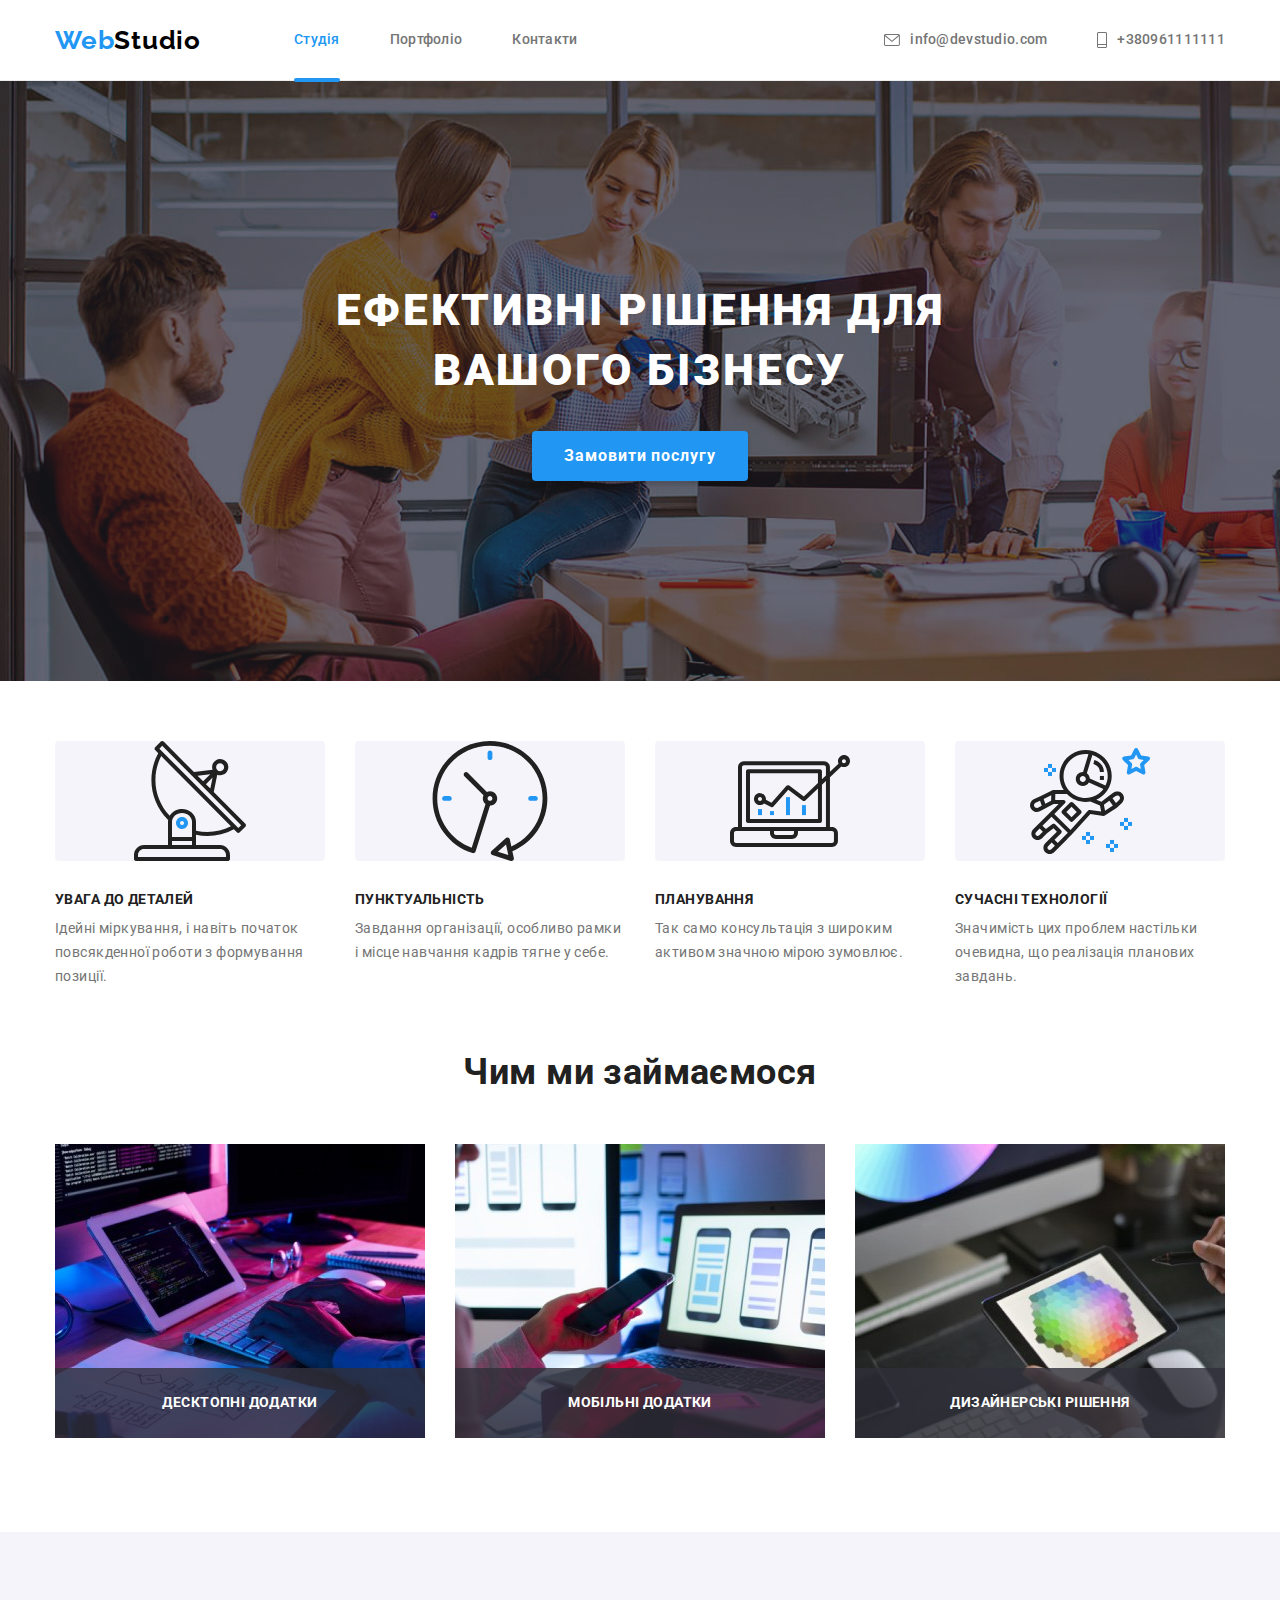
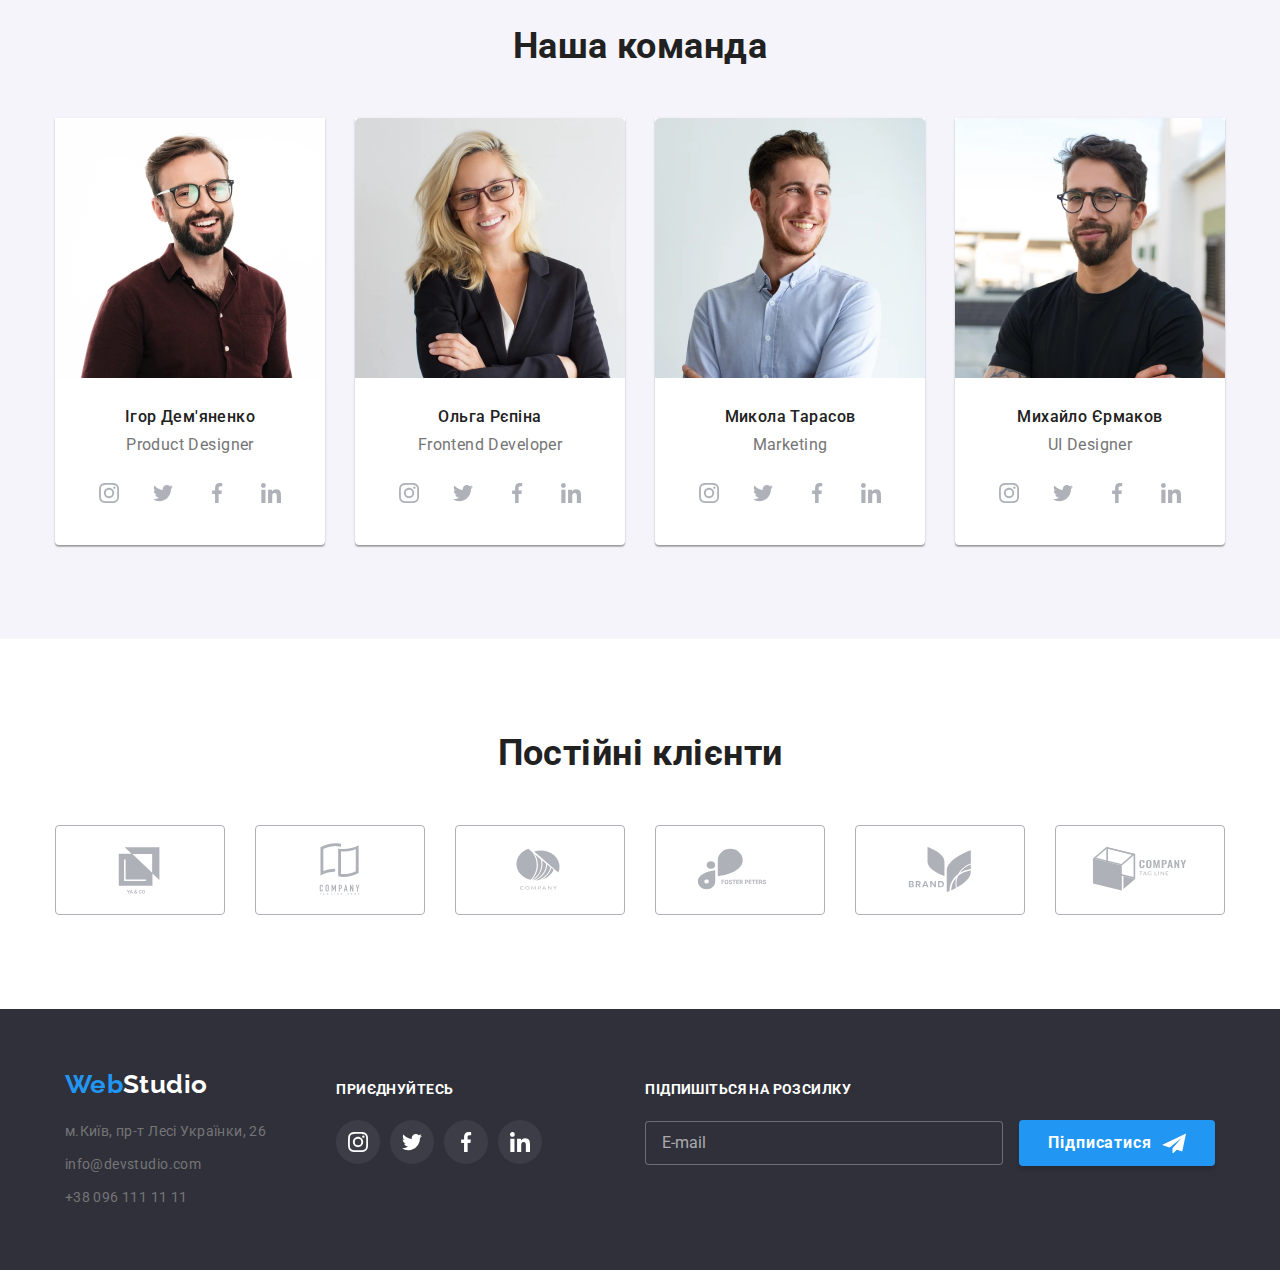
==== index.html @ 53009a97 "Initial commit" ====
<!DOCTYPE html>
<html lang="uk">

<head>
  <meta charset="UTF-8" />
  <meta http-equiv="X-UA-Compatible" content="IE=edge" />
  <meta name="viewport" content="width=device-width, initial-scale=1.0" />
  <title>Головна</title>
  <link rel="preconnect" href="https://fonts.gstatic.com" />
  <link href="https://fonts.googleapis.com/css2?family=Raleway:wght@700&family=Roboto:wght@400;500;700;900&display=swap"
    rel="stylesheet" />
  <link rel="stylesheet"
    href="https://cdnjs.cloudflare.com/ajax/libs/modern-normalize/1.0.0/modern-normalize.min.css" />
    <link rel="stylesheet" href="./css/main.min.css" />
</head>

<body>
  <!-- Header--> 
   <header class="header">
    <div class="container">
      <nav class="nav">
        <a class="nav__logo" href="./index.html">
          <span class="nav__span">Web</span>Studio
        </a>
        <ul class="header__list list">
          <li class="header__item">
            <a class="header__link  link current" href="./index.html">Студія</a>
          </li>
          <li class="header__item">
            <a href="./portfolio.html" class="header__link link">Портфоліо</a>
          </li>
          <li class="header__item">
            <a href="#" class="header__link link">Контакти</a>
          </li>
        </ul>
      </nav>
        <ul class="address address__group list">
          <li class="address-contact__item ">
            <a href="mailto:info@devstudio.com" class="address__link link">
              <svg class="address__icon" width="16" height="12">
                <use href="./images/icons/icons.svg#mail"></use>
              </svg>info@devstudio.com</a>
          </li>
          <li class="address-contact__item"><a href="tel:+380961111111" class="address__link link">
              <svg class="address__icon" width="10" height="16">
                <use href="./images/icons/icons.svg#phone"></use>
              </svg>+380961111111</a>
          </li>
        </ul>
      <!--MOBILE MENU-->
      <button class="menu-open" data-menu-open>
        <svg class="menu-burger" width="24" height="16">
          <use href="./images/icons/icons.svg#icon-menu"></use>
        </svg>
      </button>
    </div>
    <div class="mob-menu flex is-hidden" data-menu>
      <div>
        <button class="menu-close" data-menu-close>
          <svg class="menu-close" width="40" height="40">
            <use href="./images/icons/icons.svg#icon-close"></use>
          </svg>
        </button>
        <ul class="mob-menu-list list">
          <li class="mob-menu-list__item">
            <a class="mob-menu-list__link link mob-menu-list__link--current" href="./index.html">Студія</a>
          </li>
          <li class="mob-menu-list__item">
            <a class="mob-menu-list__link link" href="./portfolio.html">Портфоліо</a>
          </li>
          <li class="mob-menu-list__item">
            <a class="mob-menu-list__link link" href="">Контакти</a>
          </li>
        </ul>
      </div>
      <div class="mob-menu-list__down">
        <a class="mob-menu-list__tell link" href="tel:+380961111111">
          +38 096 111 11 11</a>
        <a class="mob-menu-list__mail link" href="mailto:info@devstudio.com">info@devstudio.com</a>
        <ul class="mob-menu-list__social list">
          <li class="mob-menu-list__social-item">Instagram</li>
          <li class="mob-menu-list__social-item">Twitter</li>
          <li class="mob-menu-list__social-item">Facebook</li>
          <li class="mob-menu-list__social-item">LinkedIn</li>
        </ul>
      </div>
    </div>
  </header> 
  <!--Content-->
  <main>
     <section class="caption section ">
      <div class="container">
        <h1 class="caption__slogan">Ефективні рішення для вашого бізнесу</h1>
        <button type="button" class="caption__button" data-modal-open>Замовити послугу</button>
      </div>
    </section> 
    <!--Modal window-->
     <div class="backdrop is-hidden" data-modal>
      <div class="modal">
        <button class="modal__btn" data-modal-close>
          <svg class="modal__close" width="18" height="18">
            <use href="./images/icons/icons.svg#icone-close"></use>
          </svg></button>
        <form class="form-modal" name="form-modal">
          <strong class="form-modal__title">Залиште свої дані, ми вам передзвонимо</strong>
      
          <div class="form-field">
            <label class="form-modal__label">
              <input class="form-modal__input" type="Name" name="Name" minlength="3" placeholder=" " required/>
              <span class="form-modal__text">Ім'я</span>
              <svg class="form-modal__icon" width="18" height="18">
                <use href="./images/icons/icons.svg#person-black"></use>
              </svg>
              <svg class="form-modal__notification" width="18" height="18">
                <use class="form-modal__warning" href="./images/sprite.svg#icon-warning"></use>
                <use class="form-modal__success" href="./images/sprite.svg#icon-success"></use>
              </svg>
            </label>
            </div>
       <div class="form-field">
            <label class="form-modal__label">
              <input class="form-modal__input" type="Phone" name="Phone" minlength="12" maxlength="12" placeholder=" " required/>
              <span class="form-modal__text">Телефон</span>
              <svg class="form-modal__icon" width="18" height="18">
                <use href="./images/icons/icons.svg#phone-black"></use>
              </svg>
              <svg class="form-modal__notification" width="18" height="18">
                <use class="form-modal__warning" href="./images/sprite.svg#icon-warning"></use>
                <use class="form-modal__success" href="./images/sprite.svg#icon-success"></use>
              </svg>
            </label>
</div>
                <div class="form-field">
            <label class="form-modal__label">
              <input class="form-modal__input" type="E-mail" name="E-mail" placeholder=" " required/>
              <span class="form-modal__text">Пошта</span>
              <svg class="form-modal__icon" width="18" height="18">
                <use href="./images/icons/icons.svg#email-black"></use>
              </svg>
              <svg class="form-modal__notification" width="18" height="18">
                <use class="form-modal__warning" href="./images/sprite.svg#icon-warning"></use>
                <use class="form-modal__success" href="./images/sprite.svg#icon-success"></use>
              </svg>
            </label>
</div>
<div class="form-field">
            <label class="form-modal__textarea">
              <span class="form-modal__heading">Коментар</span>
              <textarea class="form-modal__message" name="Comment" rows="5" placeholder="Введіть текст"></textarea>
            </label>
          </div>
  <div class="form-field-chek">
          <label class="form-modal__agreement">
            <input class="form-modal__checkbox visually-hidden" type="checkbox" name="checkbox" required/>
            <svg class="form-modal__icons" width="18" height="18">
              <use class="form-modal__checked" href="./images/icons/icons.svg#icon-checked"></use>
              <use class="form-modal__unchecked" href="./images/icons/icons.svg#unchecked"></use>
            </svg>
            <span class="form-modal__desc">
              Погоджуюся з розсилкою та приймаю
              <a class="form-modal__link" href="" target="_blank">Умови договору</a>
            </span>
          </label>
          </div>
          <button class="form-modal__btn caption__button" type="submit">Відправити</button>
        </form>
      </div>
    </div> 
      <!--Benefits-->
     <section class="benefits section">
      <div class="container">
        <h2 class="visually-hidden">Наші особливості</h2>
        <ul class="benefits__list">
          <li class="benefits__item">
            <div class="benefits__inner">
              <svg class="benefits__icon" width="70" height="70">
                <use href="./images/icons/icons.svg#antenna"></use>
              </svg>
            </div>
            <h3 class="benefits__subtitle">Увага до деталей</h3>
            <p class="benefits__text">Ідейні міркування, і навіть початок повсякденної роботи з формування позиції.</p>
          </li>
          <li class="benefits__item">
            <div class="benefits__inner">
              <svg class="benefits__icon" width="70" height="70">
                <use href="./images/icons/icons.svg#watch"></use>
              </svg>
            </div>
            <h3 class="benefits__subtitle">Пунктуальність</h3>
            <p class="benefits__text">Завдання організації, особливо рамки і місце навчання кадрів тягне у себе.</p>
          </li>
          <li class="benefits__item">
            <div class="benefits__inner">
              <svg class="benefits__icon" width="70" height="70">
                <use href="./images/icons/icons.svg#chart"></use>
              </svg>
            </div>
            <h3 class="benefits__subtitle">Планування</h3>
            <p class="benefits__text">Так само консультація з широким активом значною мірою зумовлює.</p>
          </li>
          <li class="benefits__item">
            <div class="benefits__inner">
              <svg class="benefits__icon" width="70" height="70">
                <use href="./images/icons/icons.svg#astronaut"></use>
              </svg>
            </div>
            <h3 class="benefits__subtitle">Сучасні технології</h3>
            <p class="benefits__text">Значимість цих проблем настільки очевидна, що реалізація планових завдань.</p>
          </li>
        </ul>
      </div>
    </section> 
    <!--Details-->
     <section class="details section">
      <div class="container">
        <h2 class="details__tagline">Чим ми займаємося</h2>
        <ul class="details__list">
          <li>
            <img
            srcset="./images/works/img-3_works@1x.jpg 1x, ./images/works/img-3_works@2x.jpg 2x"
            src="./images/works/img-3_works@1x.jpg"
            alt="десктопні додатки"
            width="370"
            height="294"
            />
              <p class="details__text">Десктопні додатки</p>
          </li>
          <li>
            <img 
            srcset="./images/works/img-2_works@1x.jpg 1x, ./images/works/img-2_works@2x.jpg 2x"
              src="./images/works/img-2_works@1x.jpg" 
              alt="мобільні додатки" 
              width="370" 
              height="294" />
              <p class="details__text">Мобільні додатки</p>
            </li>
          <li>
            <img 
            srcset="./images/works/img-1_works@1x.jpg 1x, ./images/works/img-1_works@2x.jpg 2x"
              src="./images/works/img-1_works@1x.jpg" 
              alt="дизайнерські рішення" 
              width="370" 
              height="294" />
            <p class="details__text">Дизайнерські рішення</p>
          </li>
        </ul>
      </div>
    </section> 
    <!--Employee-->
      <section class="employee section">
      <div class="container">
        <h2 class="details__tagline">Наша команда</h2>
        <ul class="employee__list">
          <li class="employee__box">
           <picture>
           
              <source media="(min-width: 1200px)" srcset="./images/team/img-4_desk-@1x.webp 1x, ./images/team/img-4_desk-@2x.webp 2x"
                type="image/webp" />
              <source media="(min-width: 1200px)" srcset="./images/team/img-4_desk-@1x.jpg 1x, ./images/team/img-4_desk-@2x.jpg 2x"
                type="image/jpg" />
          <source media="(min-width: 768px)" srcset="./images/team/img-4_tab-@1x.webp 1x, ./images/team/img-4_tab-@2x.webp 2x"
            type="image/webp" />
            <source
            media="(min-width: 768px)"
            srcset="./images/team/img-4_tab-@1x.jpg 1x, ./images/team/img-4_tab-@2x.jpg 2x"
            type="image/jpg"
            />
           
            <source media="(max-width: 767px)" srcset="./images/team/img-4_sm-@1x.webp 1x, ./images/team/img-4_sm-@2x.webp 2x"
              type="image/webp" />
            <source media="(max-width: 767px)" srcset="./images/team/img-4_sm-@1x.jpg 1x, ./images/team/img-4_sm-@2x.jpg 2x"
              type="image/jpg" />
             <img class="employee__img" 
             src=" ./images/team/img-1_sm-@1x.jpg" 
             alt="фото першого працівника"
             />                   
            </picture>
            <div class="employee__content">
              <h3 class="employee__name">Ігор Дем'яненко</h3>
              <p class="employee__desc">Product Designer</p>
              <ul class="social-list list">
                <li class="social-list__item">
                  <a class="social-list__link" href="https://instagram.com" target="_blank" rel="noopener noreferrer"
                    aria-label="Instagram">
                    <svg class="social-list__icon" width="20" height="20">
                      <use href="./images/icons/icons.svg#instagram"></use>
                    </svg></a>
                </li>
                <li class="social-list__item">
                  <a class="social-list__link" href="https://twitter.com" target="_blank" rel="noopener noreferrer"
                    aria-label="Twitter">
                    <svg class="social-list__icon" width="20" height="20">
                      <use href="./images/icons/icons.svg#twitter"></use>
                    </svg>
                  </a>
                </li>
                <li class="social-list__item"><a class="social-list__link" href="https://facebook.com" target="_blank"
                    rel="noopener noreferrer" aria-label="Facebook">
                    <svg class="social-list__icon" width="20" height="20">
                      <use href="./images/icons/icons.svg#facebook"></use>
                    </svg>
                  </a></li>
                <li class="social-list__item"><a class="social-list__link" href="https://linkedin.com" target="_blank"
                    rel="noopener noreferrer" aria-label="LinkedIn">
                    <svg class="social-list__icon" width="20" height="20">
                      <use href="./images/icons/icons.svg#linkedin"></use>
                    </svg>
                  </a>
                </li>
              </ul>
            </div>
          </li>
          <li class="employee__box">
            <picture>
            <source 
            media="(min-width: 1200px)" 
            srcset="./images/team/img-3_desk-@1x.webp 1x, ./images/team/img-3_desk-@2x.webp 2x"
            type="image/webp"
            />
            <source 
            media="(min-width: 1200px)" 
            srcset="./images/team/img-3_desk-@1x.jpg 1x, ./images/team/img-3_desk-@2x.jpg 2x"
            type="image/jpg"
            />
            <source media="(min-width: 1200px)" 
            srcset="./images/team/img-3_tab-@1x.webp 1x, ./images/team/img-3_tab-@2x.webp 2x"
            type="image/webp" 
            />
            <source media="(min-width: 768px)" 
            srcset="./images/team/img-3_tab-@1x.jpg 1x, ./images/team/img-3_tab-@2x.jpg 2x"
            type="image/jpg"
            />
            <source 
            media="(max-width: 767px)" 
            srcset="./images/team/img-3_sm-@1x.webp 1x, ./images/team/img-3_sm-@2x.webp 2x"
            type="image/webp"
            />
            <source 
            media="(max-width: 767px)"
            srcset="./images/team/img-3_sm-@1x.jpg 1x, ./images/team/img-3_sm-@2x.jpg 2x"
            type="image/jpg"
            />
            <img class="employee__img" 
            src=" ./images/team/img-3_sm-@1x.jpg" alt="фото другого працівника"
            />
            </picture>
            <div class="employee__content">
              <h3 class="employee__name">Ольга Рєпіна</h3>
              <p class="employee__desc">Frontend Developer</p>
              <ul class="social-list list">
                <li class="social-list__item"><a class="social-list__link" href="https://instagram.com" target="_blank"
                    rel="noopener noreferrer" aria-label="Instagram">
                    <svg class="social-list__icon" width="20" height="20">
                      <use href="./images/icons/icons.svg#instagram"></use>
                    </svg></a></li>
                <li class="social-list__item"><a class="social-list__link" href="https://twitter.com" target="_blank"
                    rel="noopener noreferrer" aria-label="Twitter">
                    <svg class="social-list__icon" width="20" height="20">
                      <use href="./images/icons/icons.svg#twitter"></use>
                    </svg>
                  </a></li>
                <li class="social-list__item"><a class="social-list__link" href="https://facebook.com" target="_blank"
                    rel="noopener noreferrer" aria-label="Facebook">
                    <svg class="social-list__icon" width="20" height="20">
                      <use href="./images/icons/icons.svg#facebook"></use>
                    </svg>
                  </a></li>
                <li class="social-list__item"><a class="social-list__link" href="https://linkedin.com" target="_blank"
                    rel="noopener noreferrer" aria-label="LinkedIn">
                    <svg class="social-list__icon" width="20" height="20">
                      <use href="./images/icons/icons.svg#linkedin"></use>
                    </svg>
                  </a>
                </li>
              </ul>
            </div>
          </li>
          <li class="employee__box">
            <picture>
            <source 
            media="(min-width: 1200px)" 
            srcset="./images/team/img-2_desk-@1x.webp 1x, ./images/team/img-2_desk-@2x.webp 2x"
            type="image/webp" 
            />
            <source 
            media="(min-width: 1200px)" 
            srcset="./images/team/img-2_desk-@1x.jpg 1x, ./images/team/img-2_desk-@2x.jpg 2x" 
            type="image/jpg"
            />
            <source 
            media="(min-width: 768px)" 
            srcset="./images/team/img-2_tab-@1x.webp 1x, ./images/team/img-2_tab-@2x.webp 2x" 
            type="image/webp"
            />
            <source 
            media="(min-width: 768px)" 
            srcset="./images/team/img-2_tab-@1x.jpg 1x, ./images/team/img-2_tab-@2x.jpg 2x" 
            type="image/jpg"
            />
            <source media="(max-width: 767px)" 
            srcset="./images/team/img-2_sm-@1x.webp 1x, ./images/team/img-2_sm-@2x.webp 2x"
            type="image/webp"
            />
            <source 
            media="(max-width: 767px)" 
            srcset="./images/team/img-2_sm-@1x.jpg 1x, ./images/team/img-2_sm-@2x.jpg 2x" 
             type="image/jpg" 
            />
            <img class="employee__img" 
            src=" ./images/team/img-2_sm-@1x.jpg" 
            alt="фото третього працівника" 
            />
            </picture>
            <div class="employee__content">
              <h3 class="employee__name">Микола Тарасов</h3>
              <p class="employee__desc">Marketing</p>
              <ul class="social-list list">
                <li class="social-list__item"><a class="social-list__link" href="https://instagram.com" target="_blank"
                    rel="noopener noreferrer" aria-label="Instagram">
                    <svg class="social-list__icon" width="20" height="20">
                      <use href="./images/icons/icons.svg#instagram"></use>
                    </svg></a></li>
                <li class="social-list__item"><a class="social-list__link" href="https://twitter.com" target="_blank"
                    rel="noopener noreferrer" aria-label="Twitter">
                    <svg class="social-list__icon" width="20" height="20">
                      <use href="./images/icons/icons.svg#twitter"></use>
                    </svg>
                  </a></li>
                <li class="social-list__item"><a class="social-list__link" href="https://facebook.com" target="_blank"
                    rel="noopener noreferrer" aria-label="Facebook">
                    <svg class="social-list__icon" width="20" height="20">
                      <use href="./images/icons/icons.svg#facebook"></use>
                    </svg>
                  </a></li>
                <li class="social-list_item"><a class="social-list__link" href="https://linkedin.com" target="_blank"
                    rel="noopener noreferrer" aria-label="LinkedIn">
                    <svg class="social-list__icon" width="20" height="20">
                      <use href="./images/icons/icons.svg#linkedin"></use>
                    </svg>
                  </a>
                </li>
              </ul>
            </div>
          </li>
          <li class="employee__box">
            <picture>
            <source 
            media="(min-width: 1200px)" 
            srcset="./images/team/img-1_desk-@1x.webp 1x, ./images/team/img-1_desk-@2x.webp 2x"
            type="image/webp"
            />
            <source 
            media="(min-width: 1200px)" 
            srcset="./images/team/img-1_desk-@1x.jpg 1x, ./images/team/img-1_desk-@2x.jpg 2x" 
            type="image/jpg"
            />
            <source media="(min-width: 768px)" 
            srcset="./images/team/img-1_tab-@1x.webp 1x, ./images/team/img-1_tab-@2x.webp 2x"
            type="image/webp"
            />
            <source 
            media="(min-width: 768px)" 
            srcset="./images/team/img-1_tab-@1x.jpg 1x, ./images/team/img-1_tab-@2x.jpg 2x" 
            type="image/jpg"
            />
            <source 
            media="(max-width: 767px)" 
            srcset="./images/team/img-1_sm-@1x.webp 1x, ./images/team/img-1_sm-@2x.webp 2x"
            type="image/webp"
            />
            <source 
            media="(max-width: 767px)" 
            srcset="./images/team/img-1_sm-@1x.jpg 1x, ./images/team/img-1_sm-@2x.jpg 2x" 
            type="image/jpg"
            />
            <img class="employee__img" 
            src=" ./images/team/img-1_sm-@1x.jpg" alt="фото четвертого працівника" />
            </picture>
            <div class="employee__content">
              <h3 class="employee__name">Михайло Єрмаков</h3>
              <p class="employee__desc">UI Designer</p>
              <ul class="social-list list">
                <li class="social-list__item"><a class="social-list__link" href="https://instagram.com" target="_blank"
                    rel="noopener noreferrer" aria-label="Instagram">
                    <svg class="social-list__icon" width="20" height="20">
                      <use href="./images/icons/icons.svg#instagram"></use>
                    </svg>
                  </a>
                </li>
                <li class="social-list__item"><a class="social-list__link" href="https://twitter.com" target="_blank"
                    rel="noopener noreferrer" aria-label="Twitter">
                    <svg class="social-list__icon" width="20" height="20">
                      <use href="./images/icons/icons.svg#twitter"></use>
                    </svg>
                  </a></li>
                <li class="social-list__item"><a class="social-list__link" href="https://facebook.com" target="_blank"
                    rel="noopener noreferrer" aria-label="Facebook">
                    <svg class="social-list__icon" width="20" height="20">
                      <use href="./images/icons/icons.svg#facebook"></use>
                    </svg>
                  </a></li>
                <li class="social-list__item"><a class="social-list__link" href="https://linkedin.com" target="_blank"
                    rel="noopener noreferrer" aria-label="LinkedIn">
                    <svg class="social-list__icon" width="20" height="20">
                      <use href="./images/icons/icons.svg#linkedin"></use>
                    </svg>
                  </a>
                </li>
              </ul>
            </div>
          </li>
        </ul>
      </div>
    </section> 
    <!--Clients-->
   <section class="clients section">
      <div class="container">
        <h2 class="details__tagline">Постійні клієнти</h2>
        <ul class="clients__list">
          <li class="clients__item"><a class="clients__link" href="#">
              <svg class="clients__icon" width="106" height="60">
                <use href="./images/icons/icons.svg#ya-co"></use>
              </svg>
            </a></li>
          <li class="clients__item"><a class="clients__link" href="">
              <svg class="clients__icon" width="106" height="60">
                <use href="./images/icons/icons.svg#company"></use>
              </svg>
            </a></li>
          <li class="clients__item"><a class="clients__link" href="">
              <svg class="clients__icon" width="106" height="60">
                <use href="./images/icons/icons.svg#company3"></use>
              </svg>
            </a></li>
          <li class="clients__item"><a class="clients__link" href="">
              <svg class="clients__icon" width="106" height="60">
                <use href="./images/icons/icons.svg#foster"></use>
              </svg>
            </a></li>
          <li class="clients__item"><a class="clients__link" href="">
              <svg class="clients__icon" width="106" height="60">
                <use href="./images/icons/icons.svg#brand"></use>
              </svg>
            </a>
          </li>
          <li class="clients__item"><a class="clients__link" href="">
              <svg class="clients__icon" width="106" height="60">
                <use href="./images/icons/icons.svg#tagline"></use>
              </svg>
            </a>
          </li>
        </ul>
      </div>
    </section>  
  </main>
  <!-- footer-->
   <footer class="footer">
    <div class="container">
      <div class="footer__flex">
  
        <div class="footer__contacts-flex">
          <a class="footer__logo logo link" href="./index.html">Web<span class="footer__logo--white">Studio</span>
          </a>
          <address class="footer-contact">
            <ul class="footer-contact__list list">
              <li class="footer-contact__item">
                <a class="footer-contact__link footer-contact__address link" href="https://goo.gl/maps/CdvJLRiEL6Q8Smko8"
                  target="_blank" rel="noreferrer noopener">м.Київ, пр-т Лесі Українки, 26</a>
              </li>
              <li class="footer-contact__item">
                <a class="footer-contact__link link" href="mailto:info@devstudio.com">info@devstudio.com</a>
              </li>
              <li class="footer-contact__item">
                <a class="footer-contact__link link" href="tel:+380961111111">+38 096 111 11 11</a>
              </li>
            </ul>
          </address>
        </div>
        <div class="social-section">
          <p class="social-section__text">Приєднуйтесь</p>
          <ul class="footer-list list">
            <li class="footer-list__item">
              <a class="footer-list__link" href="">
                <svg class="footer-list__icon" width="20" height="20">
                  <use href="./images/icons/icons.svg#instagram"></use>
                </svg>
              </a>
            </li>
  
            <li class="footer-list__item">
              <a class="footer-list__link" href="">
                <svg class="footer-list__icon" width="20" height="20">
                  <use href="./images/icons/icons.svg#twitter"></use>
                </svg>
              </a>
            </li>
  
            <li class="footer-list__item">
              <a class="footer-list__link" href="">
                <svg class="footer-list__icon" width="20" height="20">
                  <use href="./images/icons/icons.svg#facebook"></use>
                </svg>
              </a>
            </li>
  
            <li class="footer-list__item">
              <a class="footer-list__link" href="">
                <svg class="footer-list__icon" width="20" height="20">
                  <use href="./images/icons/icons.svg#linkedin"></use>
                </svg>
              </a>
            </li>
          </ul>
        </div>
        <div class="footer-submit">
          <p class="footer-submit__text">Підпишіться на розсилку</p>
          <div class="footer-submit__form">
            <label class="footer-submit__label" for="submit-mail"></label>
            <input class="footer-submit__input" type="email" name="submit-mail" id="submit-mail" placeholder="E-mail">
            <button class="footer-submit__btn" type="submit">Підписатися</button>
          </div>
        </div>
      </div>
    </div>
  </footer>
  <script src="./js/modal.js"></script>
  <script src="./js/menu.js"></script> 
</body>

</html>
---- css/main.min.css ----
:root{--main-color-grey: #757575;--secondary-color-black: #212121;--third-color-white: #FFFFFF;--fourth-color-blue: #2196F3;--fifth-color: #EEEEEE;--sixth-color: #000000;--seventh-color: #F5F4FA;--eighth-color: #FFFFFF99;--ninth-color: #2F303A;--tenth-color: #ECECEC;--eleventh-color: #AFB1B8;--list_items_main-gap: 30px;--timing-function: 250ms cubic-bezier(0.4, 0, 0.2, 1)}.visually-hidden{position:absolute;width:1px;height:1px;margin:-1px;border:0;padding:0;white-space:nowrap;-webkit-clip-path:inset(100%);clip-path:inset(100%);clip:rect(0 0 0 0);overflow:hidden}body{font-family:"Roboto",sans-serif;background:var(--third-color-white);color:var(--main-color-grey);font-size:14px;letter-spacing:.03em}.section{padding-top:94px;padding-bottom:94px}button{display:block;cursor:pointer;border:none;border-radius:4px}h1,h2,h3,h4,h5,h6,p{margin:0}li{list-style-type:none}ul,ol{margin:0;padding:0}img{display:block;max-width:100%;height:auto}.link{text-decoration:none}.list{list-style:none}.container{max-width:480px;padding-right:15px;padding-left:15px;margin-left:auto;margin-right:auto}@media screen and (min-width: 768px){.container{max-width:768px}}@media screen and (min-width: 1200px){.container{max-width:1200px}}.benefits{padding-top:60px;padding-bottom:60px}.benefits__subtitle{font-weight:bold;font-size:14px;line-height:1.142;text-align:center;letter-spacing:.03em;text-transform:uppercase;color:#212121;margin-bottom:10px}.benefits__text{font-style:normal;font-weight:normal;font-size:14px;line-height:1.714;letter-spacing:.03em;color:#757575;margin-bottom:30px}.benefits__inner{height:120px;display:-webkit-box;display:-ms-flexbox;display:flex;-webkit-box-align:center;-ms-flex-align:center;align-items:center;-webkit-box-pack:center;-ms-flex-pack:center;justify-content:center;background:#f5f4fa;border-radius:4px;margin-bottom:30px}.benefits__icon{width:70px;height:70px}@media screen and (max-width: 767px){.benefits__item:not(:last-child){margin-bottom:30px}}@media screen and (max-width: 767px){.benefits__subtitle{text-align:center}}@media screen and (min-width: 768px){.benefits__subtitle{text-align:left}}@media screen and (min-width: 768px){.benefits__list{display:-webkit-box;display:-ms-flexbox;display:flex;-ms-flex-wrap:wrap;flex-wrap:wrap;margin:-15px}}@media screen and (min-width: 768px){.benefits__item{height:251px;margin:15px;width:calc((100% - 60px)/2)}}@media screen and (min-width: 768px){.benefits__icon{width:354px;height:120px}}@media screen and (min-width: 1200px){.benefits__item{width:calc((100% - 120px)/4);height:251px;width:270px}}@media screen and (min-width: 1200px){.benefits__icon{width:270px;height:120px}}.header{border-bottom-width:1px;border-bottom-style:solid;border-bottom-color:var(--tenth-color)}@media screen and (max-width: 767px){.header{padding-top:16px;padding-bottom:16px}}.header .container{display:-webkit-box;display:-ms-flexbox;display:flex;-webkit-box-align:center;-ms-flex-align:center;align-items:center;-webkit-box-pack:justify;-ms-flex-pack:justify;justify-content:space-between;padding-left:15px;padding-right:15px}@media screen and (max-width: 767px){.header .container{max-width:767px}}.header__list{display:-webkit-box;display:-ms-flexbox;display:flex}@media screen and (max-width: 767px){.header__list{display:none}}.header__item:not(:last-child){margin-right:50px}.header__link{display:block;padding-top:32px;padding-bottom:32px;font-weight:500;font-size:14px;line-height:1.14;letter-spacing:.02em;color:var(--primary-text-color);position:relative;-webkit-transition:color 250ms cubic-bezier(0.4, 0, 0.2, 1);transition:color 250ms cubic-bezier(0.4, 0, 0.2, 1)}.header__link:focus,.header__link:hover,.address__link:focus,.address__link:hover{color:#2196f3}.header__link:current,.address__link:current{color:#2196f3}.header__link:current::after,.address__link:current::after{position:absolute;display:block;content:"";width:100%;height:4px;border-radius:2px;bottom:-1px;background-color:#2196f3}.current{color:var(--fourth-color-blue)}.current::after{display:block;content:"";position:absolute;bottom:-2px;left:0;width:100%;height:4px;background-color:var(--fourth-color-blue);border-radius:2px;-webkit-transition:opasity 250ms cubic-bezier(0.4, 0, 0.2, 1);transition:opasity 250ms cubic-bezier(0.4, 0, 0.2, 1)}.mob-menu{width:100vw;height:100vh;position:fixed;background-color:#fff;top:0;right:0;padding:15px 10px 48px 40px;z-index:999}.flex{display:-webkit-box;display:-ms-flexbox;display:flex;-webkit-box-orient:vertical;-webkit-box-direction:normal;-ms-flex-direction:column;flex-direction:column;-webkit-box-pack:justify;-ms-flex-pack:justify;justify-content:space-between}.menu-open{display:-webkit-box;display:-ms-flexbox;display:flex;-webkit-box-align:center;-ms-flex-align:center;align-items:center;-webkit-box-pack:center;-ms-flex-pack:center;justify-content:center;width:40px;height:40px;background-color:rgba(0,0,0,0);color:#212121;border:none;margin-left:auto;cursor:pointer}.menu-open:hover,.menu-open:focus{fill:#2196f3}@media screen and (min-width: 768px){.menu-open{display:none}}.menu-close{display:-webkit-box;display:-ms-flexbox;display:flex;-webkit-box-align:center;-ms-flex-align:center;align-items:center;-webkit-box-pack:center;-ms-flex-pack:center;justify-content:center;background-color:rgba(0,0,0,0);color:#212121;border:none;margin-left:auto;cursor:pointer}.menu-close:hover,.menu-close:focus{fill:#2196f3}.mob-menu-list__item:not(:last-child){margin-bottom:32px}.mob-menu-list__link{font-family:Roboto;font-weight:500;font-size:40px;line-height:1.18;letter-spacing:.02em;color:#212121}.mob-menu-list__link:focus,.mob-menu-list__link:hover{color:#2196f3}.mob-menu-list__link--current{color:#2196f3}.mob-menu-list__tell{display:block;margin-bottom:32px;font-family:Roboto;font-style:normal;font-weight:500;font-size:34px;line-height:1.18;letter-spacing:.02em;color:#2196f3}.mob-menu-list__mail{display:block;font-family:Roboto;font-style:normal;font-weight:500;font-size:24px;line-height:1.17;letter-spacing:.02em;color:#757575;margin-bottom:64px}.mob-menu-list__social{display:-webkit-box;display:-ms-flexbox;display:flex;-webkit-box-orient:horizontal;-webkit-box-direction:normal;-ms-flex-direction:row;flex-direction:row;-webkit-column-gap:20px;-moz-column-gap:20px;column-gap:20px}.mob-menu-list__social-item{position:relative;font-weight:500;font-size:18px;line-height:1.22;letter-spacing:.02em;color:#2196f3}.mob-menu-list__social-item:not(:first-child)::before{content:"";display:block;position:absolute;top:0;left:-10px;width:1px;height:22px;background-color:rgba(33,33,33,.2)}.mob-menu.is-hidden{opacity:0;visibility:hidden;pointer-events:none}.nav{display:-webkit-box;display:-ms-flexbox;display:flex;-webkit-box-align:center;-ms-flex-align:center;align-items:center}.nav__logo{font-family:"Raleway";font-weight:700;font-size:26px;line-height:1.19;letter-spacing:.03em;text-decoration:none;color:var(--sixth-color);margin-right:93px}.nav__span{color:var(--fourth-color-blue)}.address{display:-webkit-box;display:-ms-flexbox;display:flex}@media screen and (max-width: 767px){.address{display:none}}@media screen and (min-width: 768px)and (max-width: 1199px){.address{-webkit-box-orient:vertical;-webkit-box-direction:normal;-ms-flex-direction:column;flex-direction:column;-ms-flex-line-pack:center;align-content:center}}.address__group{margin-left:auto}.address-contact__item+.address-contact__item{margin-left:50px}@media screen and (min-width: 768px)and (max-width: 1199px){.address-contact__item+.address-contact__item{margin-left:0px}}.address__icon{fill:currentColor;margin-right:10px}.address__link{display:-webkit-inline-box;display:-ms-inline-flexbox;display:inline-flex;padding:32px 0px 32px;color:var(--main-color-grey);-webkit-box-align:center;-ms-flex-align:center;align-items:center;font-style:normal;text-decoration:none;font-weight:500;font-size:14px;line-height:1.14;letter-spacing:.02em;-webkit-transition:color 250ms cubic-bezier(0.4, 0, 0.2, 1);transition:color 250ms cubic-bezier(0.4, 0, 0.2, 1)}.address__link:hover,.address__link:focus{color:#2196f3}@media screen and (min-width: 768px)and (max-width: 1199px){.address__link{padding:0}}@media screen and (min-width: 768px)and (max-width: 1199px){.address-contact__item:not(:last-child){margin-bottom:10px}}.backdrop{position:fixed;top:0;left:0;z-index:1000;width:100%;height:100%;background-color:rgba(0,0,0,.2);-webkit-transition:opacity var(--timing-function),visibility var(--timing-function);transition:opacity var(--timing-function),visibility var(--timing-function)}.backdrop.is-hidden{opacity:0;pointer-events:none;visibility:hidden}.modal{position:absolute;top:50%;left:50%;-webkit-transform:translate(-50%, -50%);transform:translate(-50%, -50%);width:320px;min-height:581px;background-color:var(--third-color-white);border-radius:4px;-webkit-box-shadow:0px 1px 3px rgba(0,0,0,.12),0px 1px 1px rgba(0,0,0,.14),0px 2px 1px rgba(0,0,0,.2);box-shadow:0px 1px 3px rgba(0,0,0,.12),0px 1px 1px rgba(0,0,0,.14),0px 2px 1px rgba(0,0,0,.2)}@media screen and (min-width: 480px){.modal{width:450px;min-height:609px}}@media screen and (min-width: 1200px){.modal{width:528px;min-height:581px}}.modal__btn{position:absolute;top:8px;right:8px;width:30px;height:30px;display:-webkit-box;display:-ms-flexbox;display:flex;-webkit-box-align:center;-ms-flex-align:center;align-items:center;-webkit-box-pack:center;-ms-flex-pack:center;justify-content:center;padding:0;border:1px solid rgba(0,0,0,.1);border-radius:50%;cursor:pointer;background-color:var(--third-color-white);-webkit-transition:fill var(--timing-function);transition:fill var(--timing-function)}.modal__btn:hover,.modal__btn:focus{fill:var(--fourth-color-blue)}.form-modal__title{display:block;text-align:center;font-weight:700;font-size:20px;color:var(--secondary-color-black);margin-bottom:25px}.form-modal{margin-left:auto;margin-right:auto;padding:40px}@media screen and (min-width: 480px){.form-modal{width:450px}}@media screen and (min-width: 1200px){.form-modal{width:528px}}.form-modal__group{margin-bottom:20px}.form-modal__label{position:relative;display:-webkit-box;display:-ms-flexbox;display:flex;-webkit-box-align:center;-ms-flex-align:center;align-items:center;font-size:11px;line-height:1.14}@media screen and (max-width: 479px){.form-modal__label{font-size:10px;line-height:1.11}}@media screen and (min-width: 1200px){.form-modal__label{font-size:14px;line-height:1.71}}.form-modal__textarea{position:relative;display:block}.form-modal__text{position:absolute;font-weight:400;font-size:12px;line-height:1.16;letter-spacing:.01em;color:var(--main-color-grey);top:50%;left:42px;-webkit-transform:translateY(-50%);transform:translateY(-50%);display:block;-webkit-transition:-webkit-transform var(--timing-function);transition:-webkit-transform var(--timing-function);transition:transform var(--timing-function);transition:transform var(--timing-function), -webkit-transform var(--timing-function)}.form-modal__input:not(:-moz-placeholder-shown)+.form-modal__text{transform:translate(-42px, -250%) scale(0.8)}.form-modal__input:not(:-ms-input-placeholder)+.form-modal__text{transform:translate(-42px, -250%) scale(0.8)}.form-modal__input:focus+.form-modal__text,.form-modal__input:not(:placeholder-shown)+.form-modal__text{-webkit-transform:translate(-42px, -250%) scale(0.8);transform:translate(-42px, -250%) scale(0.8)}.form-modal__input{width:100%;height:40px;padding-left:40px;padding-right:40px;border:1px solid rgba(33,33,33,.2);border-radius:4px;outline:rgba(0,0,0,0);-webkit-transition:border-color var(--timing-function);transition:border-color var(--timing-function)}.form-modal__input:not(:-moz-placeholder-shown){border-color:var(--fourth-color-blue)}.form-modal__input:not(:-ms-input-placeholder){border-color:var(--fourth-color-blue)}.form-modal__input:focus,.form-modal__input:not(:placeholder-shown){border-color:var(--fourth-color-blue)}.form-field{position:relative;display:-webkit-box;display:-ms-flexbox;display:flex;-webkit-box-orient:vertical;-webkit-box-direction:normal;-ms-flex-direction:column;flex-direction:column;margin-bottom:10px}.form-field-chek{padding-left:0px;margin-top:25px;margin-bottom:30px}@media screen and (min-width: 1200px){.form-field-chek{padding-left:14px}}.form-modal__input::-webkit-input-placeholder{opacity:0;-webkit-transition:opacity var(--timing-function);transition:opacity var(--timing-function)}.form-modal__input::-moz-placeholder{opacity:0;-moz-transition:opacity var(--timing-function);transition:opacity var(--timing-function)}.form-modal__input:-ms-input-placeholder{opacity:0;-ms-transition:opacity var(--timing-function);transition:opacity var(--timing-function)}.form-modal__input::-ms-input-placeholder{opacity:0;-ms-transition:opacity var(--timing-function);transition:opacity var(--timing-function)}.form-modal__input::placeholder{opacity:0;-webkit-transition:opacity var(--timing-function);transition:opacity var(--timing-function)}.form-modal__input:focus::-webkit-input-placeholder{opacity:1}.form-modal__input:focus::-moz-placeholder{opacity:1}.form-modal__input:focus:-ms-input-placeholder{opacity:1}.form-modal__input:focus::-ms-input-placeholder{opacity:1}.form-modal__input:focus::placeholder{opacity:1}.form-modal__icon{position:absolute;top:50%;left:10px;-webkit-transform:translateY(-50%);transform:translateY(-50%);-webkit-transition:fill var(--timing-function);transition:fill var(--timing-function)}.form-modal__input:not(:-moz-placeholder-shown)~.form-modal__icon{fill:var(--fourth-color-blue)}.form-modal__input:not(:-ms-input-placeholder)~.form-modal__icon{fill:var(--fourth-color-blue)}.form-modal__input:focus~.form-modal__icon,.form-modal__input:not(:placeholder-shown)~.form-modal__icon{fill:var(--fourth-color-blue)}.form-modal__notification{position:absolute;top:50%;right:10px;-webkit-transform:translateY(-50%);transform:translateY(-50%);display:block}.form-modal__success,.form-modal__warning{opacity:0;-webkit-transition:opacity var(--timing-function);transition:opacity var(--timing-function)}.form-modal__warning{fill:#e42312}.form-modal__success{fill:#00781c}.form-modal__input:not(:-moz-placeholder-shown):focus:invalid~.form-modal__notification .form-modal__warning{opacity:1}.form-modal__input:not(:-ms-input-placeholder):focus:invalid~.form-modal__notification .form-modal__warning{opacity:1}.form-modal__input:not(:placeholder-shown):focus:invalid~.form-modal__notification .form-modal__warning{opacity:1}.form-modal__input:not(:-moz-placeholder-shown):focus:valid~.form-modal__notification .form-modal__success{opacity:1}.form-modal__input:not(:-ms-input-placeholder):focus:valid~.form-modal__notification .form-modal__success{opacity:1}.form-modal__input:not(:placeholder-shown):focus:valid~.form-modal__notification .form-modal__success{opacity:1}.form-modal__heading{display:block;margin-bottom:4px;line-height:1.16;letter-spacing:.01em}.form-modal__message{display:block;width:100%;height:120px;padding:20px;resize:none;outline:rgba(0,0,0,0);border:1px solid rgba(33,33,33,.2);border-radius:4px;-webkit-transition:border-color var(--timing-function);transition:border-color var(--timing-function)}.form-modal__message:focus{border-color:var(--fourth-color-blue)}.form-modal__message::-webkit-input-placeholder{font-size:14px}.form-modal__message::-moz-placeholder{font-size:14px}.form-modal__message:-ms-input-placeholder{font-size:14px}.form-modal__message::-ms-input-placeholder{font-size:14px}.form-modal__message::placeholder{font-size:14px}.form-modal__agreement{display:-webkit-box;display:-ms-flexbox;display:flex;-webkit-box-align:center;-ms-flex-align:center;align-items:center;-webkit-box-pack:center;-ms-flex-pack:center;justify-content:center;gap:10px;margin-bottom:30px}.form-modal__checked{opacity:0;fill:var(--fourth-color-blue);-webkit-transition:opacity var(--timing-function);transition:opacity var(--timing-function)}.form-modal__checkbox:checked+.form-modal__icons .form-modal__checked{opacity:1}.form-modal__unchecked{-webkit-transition:opacity var(--timing-function);transition:opacity var(--timing-function)}.form-modal__checkbox:checked+.form-modal__icons .form-modal__unchecked{opacity:0}.form-modal__checkbox:focus+.form-modal__icons{outline:2px solid #38576b;outline-offset:1px;border-radius:2px}.form-modal__desc{-webkit-user-select:none;-moz-user-select:none;-ms-user-select:none;user-select:none}.form-modal__link{margin-left:3px;color:var(--fourth-color-blue)}@media screen and (max-width: 479px){.form-modal__link{position:absolute;top:18px;left:21px}}.form-modal__btn{display:block;margin:0 auto;padding:10px 52px}.caption{max-width:1600px;height:600px;margin-left:auto;margin-right:auto;background:var(--ninth-color);background-image:-webkit-gradient(linear, left top, right top, from(rgba(47, 48, 58, 0.4)), to(rgba(47, 48, 58, 0.4))),url("../images/fon.jpg");background-image:linear-gradient(to right, rgba(47, 48, 58, 0.4), rgba(47, 48, 58, 0.4)),url("../images/fon.jpg");background-repeat:no-repeat;background-size:cover;padding:200px 0}@media screen and (min-device-pixel-ratio: 2),screen and (-webkit-min-device-pixel-ratio: 2),screen and (min-resolution: 192dpi),screen and (min-resolution: 2dppx){.caption{background-image:-webkit-gradient(linear, left top, right top, from(rgba(47, 48, 58, 0.4)), to(rgba(47, 48, 58, 0.4))),url("../images/fon_mob-@2x.jpg");background-image:linear-gradient(to right, rgba(47, 48, 58, 0.4), rgba(47, 48, 58, 0.4)),url("../images/fon_mob-@2x.jpg")}}@media screen and (min-width: 768px){.caption{background-image:-webkit-gradient(linear, left top, right top, from(rgba(47, 48, 58, 0.4)), to(rgba(47, 48, 58, 0.4))),url("../images/fon-tab.jpg");background-image:linear-gradient(to right, rgba(47, 48, 58, 0.4), rgba(47, 48, 58, 0.4)),url("../images/fon-tab.jpg")}}@media screen and (min-width: 768px)and (min-device-pixel-ratio: 2),screen and (min-width: 768px)and (-webkit-min-device-pixel-ratio: 2),screen and (min-width: 768px)and (min-resolution: 192dpi),screen and (min-width: 768px)and (min-resolution: 2dppx){.caption{background-image:-webkit-gradient(linear, left top, right top, from(rgba(47, 48, 58, 0.4)), to(rgba(47, 48, 58, 0.4))),url("../images/fon-tab_tab-@2x.jpg");background-image:linear-gradient(to right, rgba(47, 48, 58, 0.4), rgba(47, 48, 58, 0.4)),url("../images/fon-tab_tab-@2x.jpg")}}@media screen and (min-width: 1200px){.caption{background-image:-webkit-gradient(linear, left top, right top, from(rgba(47, 48, 58, 0.4)), to(rgba(47, 48, 58, 0.4))),url("../images/fon-desk.jpg");background-image:linear-gradient(to right, rgba(47, 48, 58, 0.4), rgba(47, 48, 58, 0.4)),url("../images/fon-desk.jpg")}}@media screen and (min-width: 1200px)and (min-device-pixel-ratio: 2),screen and (min-width: 1200px)and (-webkit-min-device-pixel-ratio: 2),screen and (min-width: 1200px)and (min-resolution: 192dpi),screen and (min-width: 1200px)and (min-resolution: 2dppx){.caption{background-image:-webkit-gradient(linear, left top, right top, from(rgba(47, 48, 58, 0.4)), to(rgba(47, 48, 58, 0.4))),url("../images/fon-desk_desk-@2x.jpg");background-image:linear-gradient(to right, rgba(47, 48, 58, 0.4), rgba(47, 48, 58, 0.4)),url("../images/fon-desk_desk-@2x.jpg")}}.caption__slogan{padding:0;margin-bottom:30px;margin-left:auto;margin-right:auto;max-width:250px;font-weight:900;font-size:18px;line-height:1.62;text-align:center;letter-spacing:.06em;text-transform:uppercase;color:var(--third-color-white)}@media screen and (min-width: 480px){.caption__slogan{font-size:26px;max-width:360px}}@media screen and (min-width: 1200px){.caption__slogan{font-size:44px;max-width:360px;line-height:1.36;max-width:696px;margin-left:auto;margin-right:auto}}.caption__button{cursor:pointer;font-weight:700;font-size:16px;line-height:1.87;display:block;-webkit-box-align:center;-ms-flex-align:center;align-items:center;text-align:center;letter-spacing:.06em;color:var(--third-color-white);background:var(--fourth-color-blue);-webkit-box-shadow:0px 4px 4px rgba(0,0,0,.15);box-shadow:0px 4px 4px rgba(0,0,0,.15);border-radius:4px;margin:0 auto;border:none;padding:10px 32px}@media screen and (min-width: 480px){.caption__button{padding:10px 32px;font-size:16px;min-width:200px}}.details{padding-top:0;display:none}@media screen and (min-width: 1200px){.details{display:block}}.details__tagline{font-weight:700;font-size:36px;line-height:1.16;text-align:center;color:var(--secondary-color-black);margin-bottom:50px}@media screen and (min-width: 1200px){.details__tagline{margin-bottom:50px;font-size:36px}}.details__list{display:-webkit-box;display:-ms-flexbox;display:flex;position:relative;gap:30px}.details__text{position:absolute;bottom:0;width:370px;height:70px;font-weight:700;line-height:1.14;text-transform:uppercase;background-color:rgba(47,48,58,.8);color:var(--third-color-white);display:-webkit-box;display:-ms-flexbox;display:flex;-webkit-box-pack:center;-ms-flex-pack:center;justify-content:center;-webkit-box-align:center;-ms-flex-align:center;align-items:center}.employee{padding-top:94px 0;background:var(--seventh-color)}.employee__list{display:-webkit-box;display:-ms-flexbox;display:flex;-ms-flex-wrap:wrap;flex-wrap:wrap;gap:30px}.employee__box{background:var(--third-color-white);-webkit-box-shadow:0px 1px 3px rgba(0,0,0,.12),0px 1px 1px rgba(0,0,0,.14),0px 2px 1px rgba(0,0,0,.2);box-shadow:0px 1px 3px rgba(0,0,0,.12),0px 1px 1px rgba(0,0,0,.14),0px 2px 1px rgba(0,0,0,.2);border-radius:0px 0px 4px 4px}@media screen and (max-width: 479px){.employee__box{width:270px}}@media screen and (min-width: 480px){.employee__box{width:450px}}@media screen and (min-width: 768px){.employee__box{width:354px}}@media screen and (min-width: 1200px){.employee__box{width:270px}}.employee__img{border-top-right-radius:5px;border-top-left-radius:5px}.employee__content{padding-top:30px;padding-bottom:30px}.employee__name{font-weight:500;font-size:16px;line-height:1.18;text-align:center;color:var(--secondary-color-black);margin-bottom:10px}.employee__desc{font-size:16px;line-height:1.18;text-align:center;margin-bottom:16px}.social-list{display:-webkit-box;display:-ms-flexbox;display:flex;-webkit-box-pack:center;-ms-flex-pack:center;justify-content:center;gap:10px}.social-list__link{display:-webkit-box;display:-ms-flexbox;display:flex;-webkit-box-align:center;-ms-flex-align:center;align-items:center;-webkit-box-pack:center;-ms-flex-pack:center;justify-content:center;width:44px;height:44px;color:var(--eleventh-color);border-radius:50%;-webkit-transition:color var(--timing-function),background-color var(--timing-function);transition:color var(--timing-function),background-color var(--timing-function)}.social-list__link:hover,.social-list__link:focus{color:var(--third-color-white);background-color:var(--fourth-color-blue)}.social-list__icon{fill:currentColor}.clients__list{display:-webkit-box;display:-ms-flexbox;display:flex;margin:-15px;-ms-flex-wrap:wrap;flex-wrap:wrap}.clients__icon{fill:currentColor}.clients__link{display:-webkit-box;display:-ms-flexbox;display:flex;border:1px solid var(--eleventh-color);color:var(--eleventh-color);border-radius:4px;-webkit-box-align:center;-ms-flex-align:center;align-items:center;-webkit-box-pack:center;-ms-flex-pack:center;justify-content:center;height:90px;-webkit-transition:color var(--timing-function),border-color var(--timing-function);transition:color var(--timing-function),border-color var(--timing-function)}.clients__link:hover,.clients__link:focus{color:var(--fourth-color-blue);border-color:var(--fourth-color-blue)}.clients__item{width:calc((100% - 60px)/2);margin:15px}@media screen and (min-width: 1200px){.clients{padding-top:94px;padding-bottom:94px}}@media screen and (min-width: 768px){.clients__item{width:calc((100% - 90px)/3)}}@media screen and (min-width: 1200px){.clients__item{width:calc((100% - 180px)/6)}}.footer{text-align:center;padding:60px 0px;background-color:#2f303a}.footer__flex{display:block;margin:0;padding:0px;list-style:none}@media(min-width: 768px){.footer__flex{display:-webkit-box;display:-ms-flexbox;display:flex;-webkit-box-pack:center;-ms-flex-pack:center;justify-content:center;-ms-flex-wrap:wrap;flex-wrap:wrap;gap:30px 165px}}@media(min-width: 1200px){.footer__flex{display:-webkit-box;display:-ms-flexbox;display:flex;-webkit-box-pack:center;-ms-flex-pack:center;justify-content:center;text-align:left;gap:70px}}.footer__logo--white{color:#fff}.logo{font-family:Raleway;font-weight:700;font-size:26px;line-height:1.19;-webkit-box-align:center;-ms-flex-align:center;align-items:center;text-align:center;color:#2196f3}.footer-contact{margin-top:20px}.footer-contact__address{color:#fff}.footer-contact__item{margin-top:9px}.footer-contact__link{font-style:normal;font-size:14px;line-height:1.71;color:#757575;-webkit-transition:color 250ms cubic-bezier(0.4, 0, 0.2, 1);transition:color 250ms cubic-bezier(0.4, 0, 0.2, 1)}.footer-contact__link:hover,.footer-contact__link:focus{color:#2196f3}.social-section{display:block;margin-top:60px;text-align:center}@media(min-width: 768px){.social-section{margin-top:0px}}.social-section__text{padding:20px 0px 10px 0px;margin-bottom:20px;font-weight:700;font-size:14px;line-height:1.14px;text-transform:uppercase;color:#fff}@media(min-width: 768px){.social-section__text{padding-bottom:10px}}@media(min-width: 1200px){.social-section__text{text-align:left}}.footer-list{display:-webkit-box;display:-ms-flexbox;display:flex;-webkit-box-pack:justify;-ms-flex-pack:justify;justify-content:space-between;-webkit-box-pack:center;-ms-flex-pack:center;justify-content:center;padding:0;margin-top:0;list-style:none}.footer-list__item{width:44px;height:44px;margin-right:10px}.footer-list__link{display:-webkit-box;display:-ms-flexbox;display:flex;width:44px;height:44px;border-radius:50%;color:#fff;background-color:rgba(255,255,255,.062745098);-webkit-transition:background-color 250ms cubic-bezier(0.4, 0, 0.2, 1),color 250ms cubic-bezier(0.4, 0, 0.2, 1);transition:background-color 250ms cubic-bezier(0.4, 0, 0.2, 1),color 250ms cubic-bezier(0.4, 0, 0.2, 1)}.footer-list__link:hover,.footer-list__link:focus{color:#fff;background-color:#2196f3}.footer-list__icon{margin:12px 0px 0px 12px;fill:currentColor}.footer-submit{margin-top:60px}@media(min-width: 768px){.footer-submit{margin-top:0px;padding:0}}@media(min-width: 1200px){.footer-submit{margin-left:23px}}.footer-submit__text{padding:20px 0px 10px 0px;margin-bottom:20px;font-weight:700;font-size:14px;line-height:1.14px;text-transform:uppercase;color:#fff}.footer-submit__input{margin-bottom:20px;width:100%;margin:0;padding:13px 16px;border-radius:4px;border:1px solid rgba(255,255,255,.3);background-color:#2f303a;color:#fff}.footer-submit__input::-webkit-input-placeholder{font-size:16px;line-height:1.25;color:rgba(255,255,255,.6)}.footer-submit__input::-moz-placeholder{font-size:16px;line-height:1.25;color:rgba(255,255,255,.6)}.footer-submit__input:-ms-input-placeholder{font-size:16px;line-height:1.25;color:rgba(255,255,255,.6)}.footer-submit__input::-ms-input-placeholder{font-size:16px;line-height:1.25;color:rgba(255,255,255,.6)}.footer-submit__input::placeholder{font-size:16px;line-height:1.25;color:rgba(255,255,255,.6)}@media(min-width: 1200px){.footer-submit__input{width:358px;margin-right:12px}}.footer-submit__btn{display:-webkit-inline-box;display:-ms-inline-flexbox;display:inline-flex;-webkit-box-align:center;-ms-flex-align:center;align-items:center;-webkit-box-pack:center;-ms-flex-pack:center;justify-content:center;border:none;margin-top:20px;padding:8px 29px;border-radius:4px;background-color:#2196f3;-webkit-box-shadow:0px 4px 4px rgba(0,0,0,.15);box-shadow:0px 4px 4px rgba(0,0,0,.15);color:#fff;font-style:normal;font-weight:700;font-size:16px;line-height:1.87;letter-spacing:.06em;cursor:pointer;min-height:43px}@media(min-width: 1200px){.footer-submit__btn{margin-top:0px}}.footer-submit__btn::after{content:"";display:inline-block;width:24px;height:20px;margin-left:10px;background-image:url(../images/send.svg)}.section-portfolio{padding-top:60px;padding-bottom:60px}@media screen and (min-width: 1200px){.section-portfolio{padding-top:94px;padding-bottom:94px}}@media screen and (max-width: 479px){.section-portfolio{padding-left:15px;padding-right:15px}}.section-portfolio__list{display:-webkit-box;display:-ms-flexbox;display:flex;-ms-flex-wrap:wrap;flex-wrap:wrap;-webkit-box-pack:start;-ms-flex-pack:start;justify-content:flex-start;margin-bottom:40px;grid-gap:8px;grid-row-gap:15px}@media(min-width: 768px){.section-portfolio__list{-webkit-box-pack:center;-ms-flex-pack:center;justify-content:center;margin-bottom:30px}}@media(min-width: 1200px){.section-portfolio__list{margin-bottom:50px}}.section-portfolio__navigation{text-align:center}.section-portfolio__button{font-weight:500;font-size:16px;color:var(--secondary-color-black);background-color:var(--seventh-color);line-height:1.62;text-align:center;-webkit-box-align:center;-ms-flex-align:center;align-items:center;text-decoration:none;margin:0 auto;display:block;cursor:pointer;padding:6px 22px;border:none;border-radius:4px;overflow:hidden;letter-spacing:.03em;-webkit-transition:color var(--timing-function),background-color var(--timing-function),-webkit-box-shadow var(--timing-function),-webkit-filter var(--timing-function);transition:color var(--timing-function),background-color var(--timing-function),-webkit-box-shadow var(--timing-function),-webkit-filter var(--timing-function);transition:color var(--timing-function),background-color var(--timing-function),box-shadow var(--timing-function),filter var(--timing-function);transition:color var(--timing-function),background-color var(--timing-function),box-shadow var(--timing-function),filter var(--timing-function),-webkit-box-shadow var(--timing-function),-webkit-filter var(--timing-function)}.section-portfolio__button.current,.section-portfolio__button:hover,.section-portfolio__button:focus{background-color:var(--fourth-color-blue);color:var(--third-color-white);-webkit-filter:drop-shadow(0px 4px 4px rgba(0, 0, 0, 0.25));filter:drop-shadow(0px 4px 4px rgba(0, 0, 0, 0.25));-webkit-box-shadow:0px 3px 1px rgba(0,0,0,.1),0px 1px 2px rgba(0,0,0,.08),0px 2px 2px rgba(0,0,0,.12);box-shadow:0px 3px 1px rgba(0,0,0,.1),0px 1px 2px rgba(0,0,0,.08),0px 2px 2px rgba(0,0,0,.12)}.work-examples{display:grid;grid-template-columns:auto;gap:30px 30px;-webkit-box-align:stretch;-ms-flex-align:stretch;align-items:stretch}@media screen and (min-width: 480px){.work-examples{grid-template-columns:auto}}@media screen and (min-width: 768px){.work-examples{grid-template-columns:auto auto}}@media screen and (min-width: 1200px){.work-examples{grid-template-columns:auto auto auto}}.work-examples__link{display:block;-webkit-transition:-webkit-box-shadow var(--timing-function);transition:-webkit-box-shadow var(--timing-function);transition:box-shadow var(--timing-function);transition:box-shadow var(--timing-function), -webkit-box-shadow var(--timing-function)}.work-examples__link:hover,.work-examples__link:focus{-webkit-box-shadow:0px 1px 1px rgba(0,0,0,.12),0px 4px 4px rgba(0,0,0,.06),1px 4px 6px rgba(0,0,0,.16);box-shadow:0px 1px 1px rgba(0,0,0,.12),0px 4px 4px rgba(0,0,0,.06),1px 4px 6px rgba(0,0,0,.16);outline:none}.link-portfolio{text-decoration:none}.work-examples__wrapper{position:relative;overflow:hidden}.work-examples__images{width:370px;border-top-right-radius:5px;border-top-left-radius:5px}.work-examples__overlay{position:absolute;width:100%;height:100%;left:0px;top:0px;font-size:18px;line-height:28px;letter-spacing:.03em;color:var(--third-color-white);background:rgba(33,150,243,.9);padding:63px 24px;-webkit-transform:translateY(100%);transform:translateY(100%);-webkit-transition:-webkit-transform 250ms cubic-bezier(0.4, 0, 0.2, 1);transition:-webkit-transform 250ms cubic-bezier(0.4, 0, 0.2, 1);transition:transform 250ms cubic-bezier(0.4, 0, 0.2, 1);transition:transform 250ms cubic-bezier(0.4, 0, 0.2, 1), -webkit-transform 250ms cubic-bezier(0.4, 0, 0.2, 1)}.work-examples__link:hover .work-examples__overlay,.work-examples__link:focus .work-examples__overlay{-webkit-transform:translateY(0%);transform:translateY(0%)}.work-examples__navigation{padding-top:20px;padding-right:24px;padding-bottom:20px;padding-left:24px;border:1px solid var(--fifth-color)}.work-examples__title{font-weight:bold;font-size:18px;line-height:2;letter-spacing:.06em;margin-bottom:4px;color:var(--sixth-color)}.work-examples__text{font-size:16px;line-height:1.875;letter-spacing:.03em;color:var(--main-color-grey)}/*# sourceMappingURL=main.min.css.map */
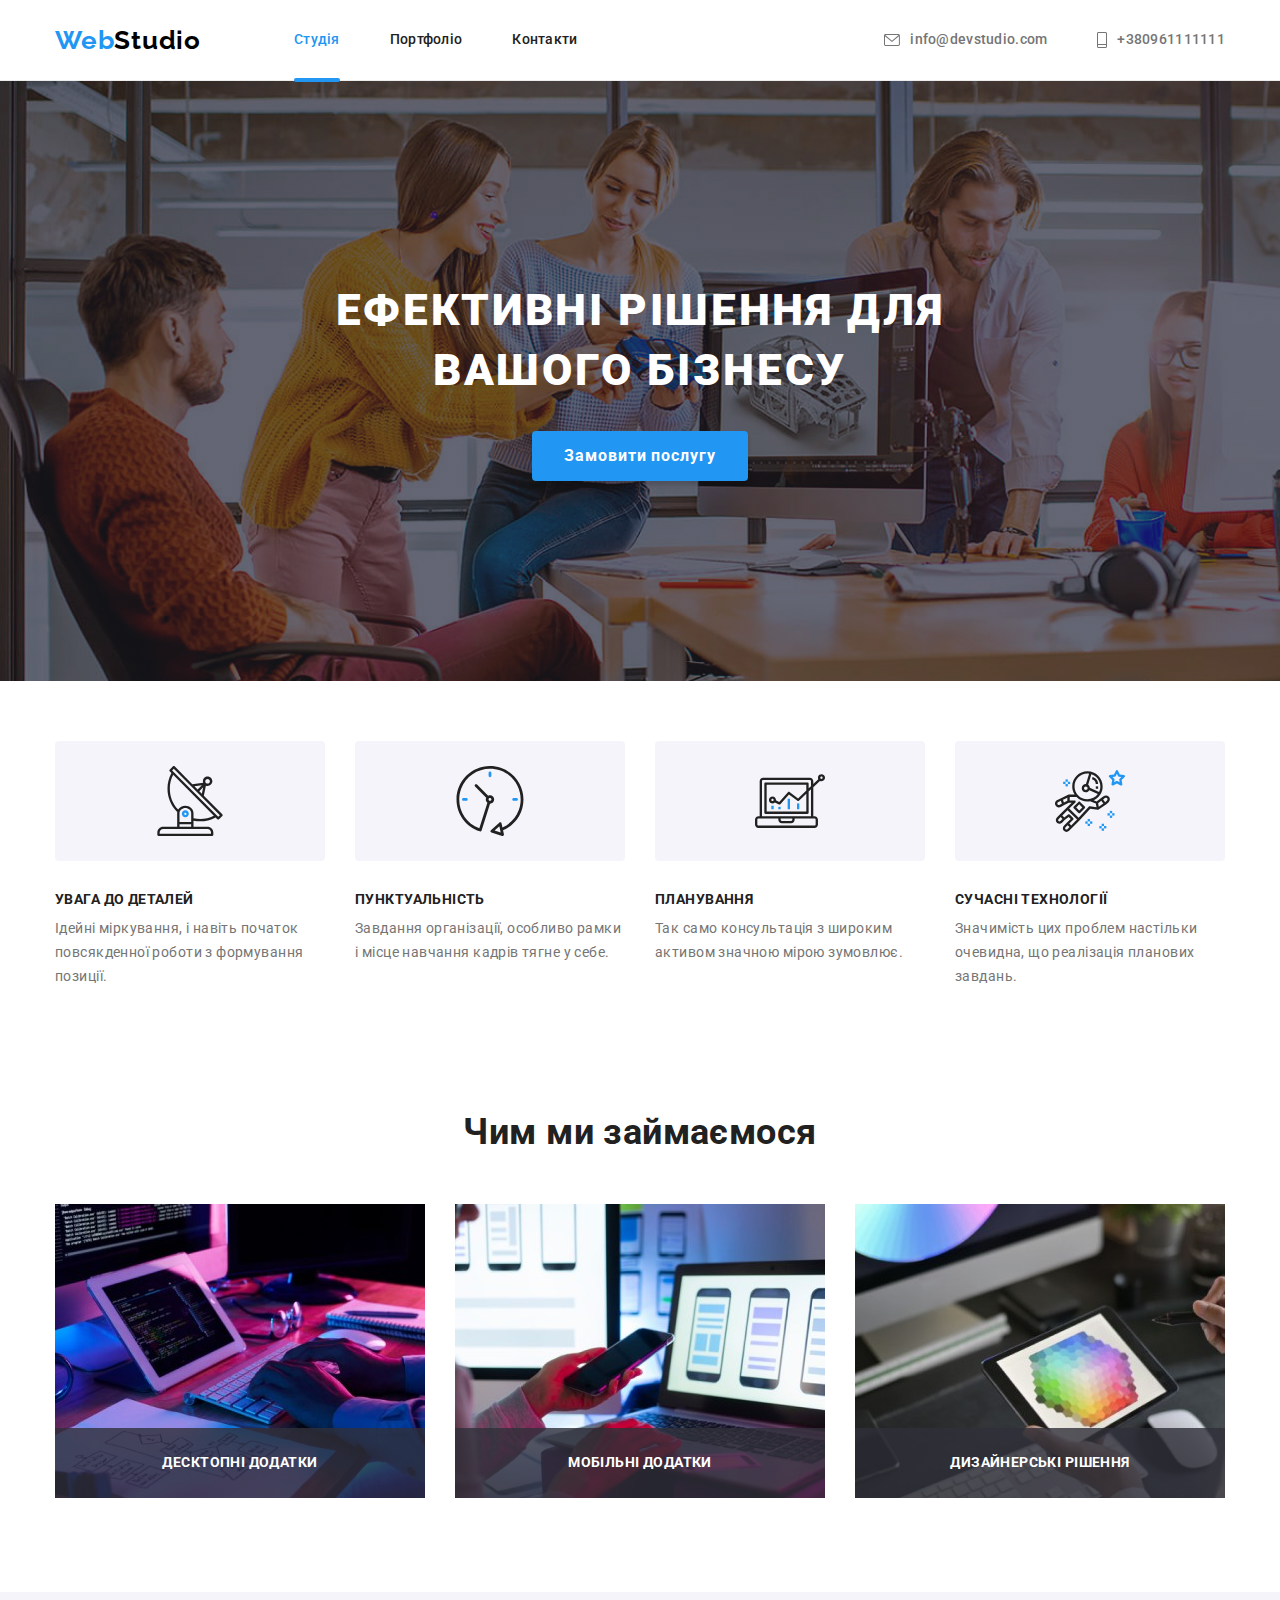
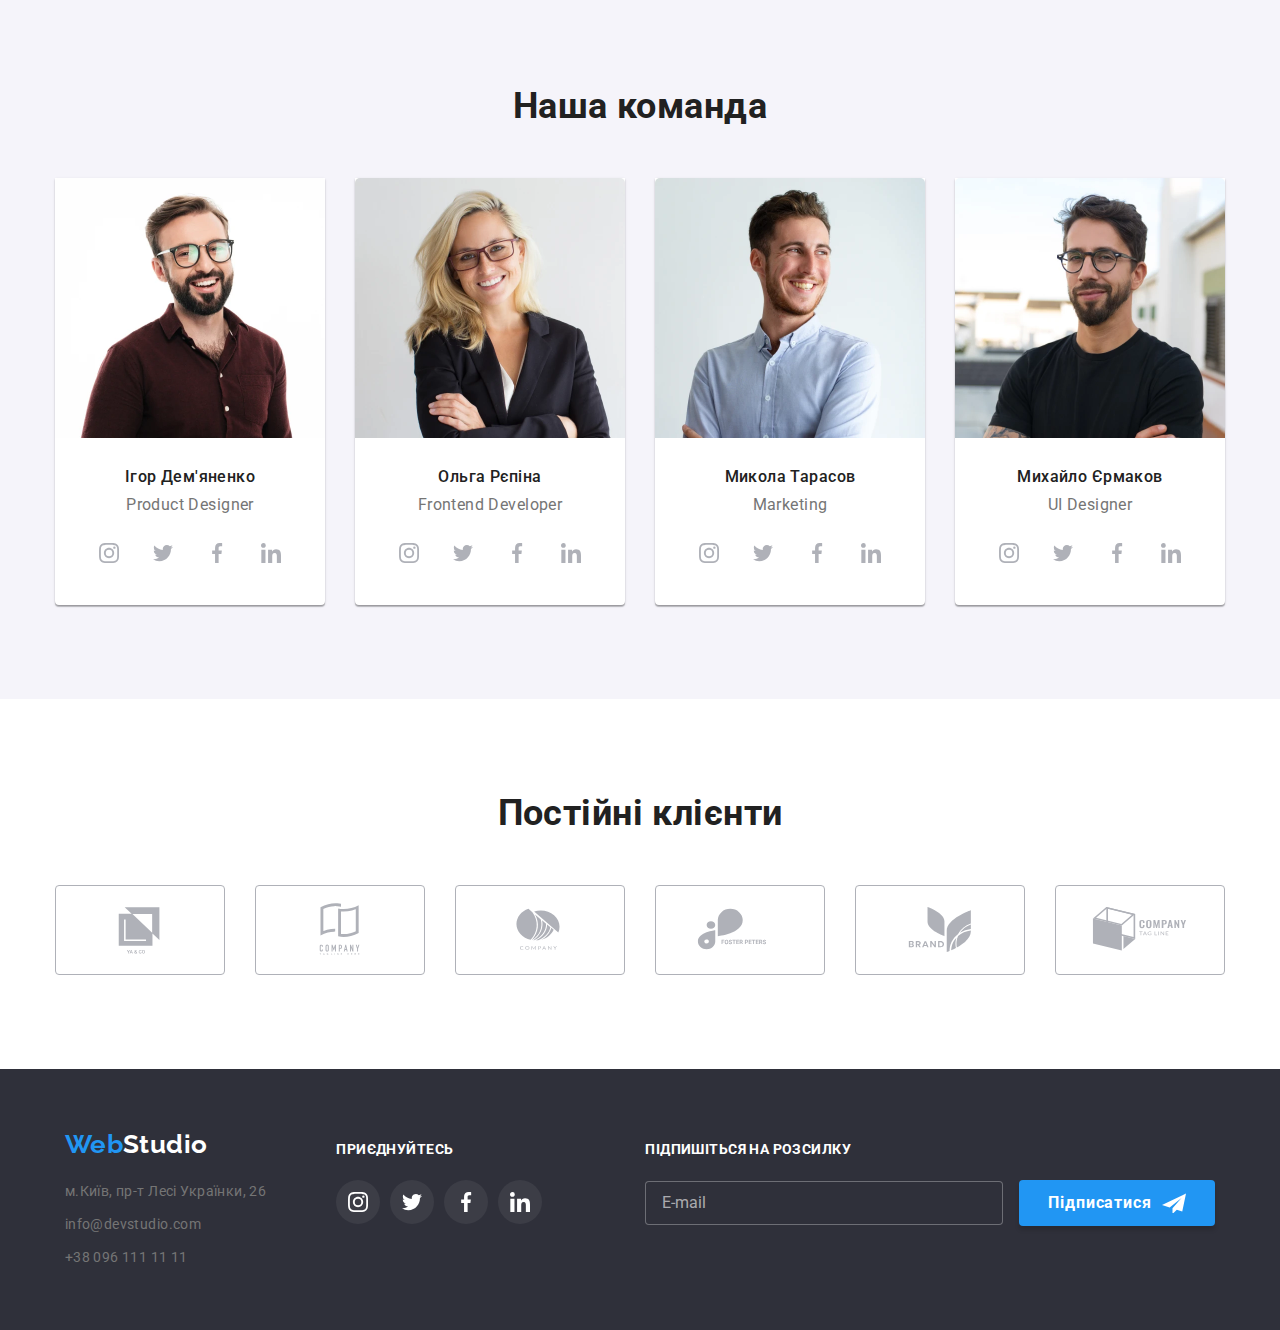
==== commit a1cea13d: "зі змінами" ====
--- a/index.html
+++ b/index.html
@@ -249,7 +249,7 @@
     <!--Employee-->
       <section class="employee section">
       <div class="container">
-        <h2 class="details__tagline">Наша команда</h2>
+        <h2 class="employee__text">Наша команда</h2>
         <ul class="employee__list">
           <li class="employee__box">
            <picture>
@@ -515,7 +515,7 @@
     <!--Clients-->
    <section class="clients section">
       <div class="container">
-        <h2 class="details__tagline">Постійні клієнти</h2>
+        <h2 class="clients__text">Постійні клієнти</h2>
         <ul class="clients__list">
           <li class="clients__item"><a class="clients__link" href="#">
               <svg class="clients__icon" width="106" height="60">
--- a/css/main.min.css
+++ b/css/main.min.css
@@ -1 +1 @@
-:root{--main-color-grey: #757575;--secondary-color-black: #212121;--third-color-white: #FFFFFF;--fourth-color-blue: #2196F3;--fifth-color: #EEEEEE;--sixth-color: #000000;--seventh-color: #F5F4FA;--eighth-color: #FFFFFF99;--ninth-color: #2F303A;--tenth-color: #ECECEC;--eleventh-color: #AFB1B8;--list_items_main-gap: 30px;--timing-function: 250ms cubic-bezier(0.4, 0, 0.2, 1)}.visually-hidden{position:absolute;width:1px;height:1px;margin:-1px;border:0;padding:0;white-space:nowrap;-webkit-clip-path:inset(100%);clip-path:inset(100%);clip:rect(0 0 0 0);overflow:hidden}body{font-family:"Roboto",sans-serif;background:var(--third-color-white);color:var(--main-color-grey);font-size:14px;letter-spacing:.03em}.section{padding-top:94px;padding-bottom:94px}button{display:block;cursor:pointer;border:none;border-radius:4px}h1,h2,h3,h4,h5,h6,p{margin:0}li{list-style-type:none}ul,ol{margin:0;padding:0}img{display:block;max-width:100%;height:auto}.link{text-decoration:none}.list{list-style:none}.container{max-width:480px;padding-right:15px;padding-left:15px;margin-left:auto;margin-right:auto}@media screen and (min-width: 768px){.container{max-width:768px}}@media screen and (min-width: 1200px){.container{max-width:1200px}}.benefits{padding-top:60px;padding-bottom:60px}.benefits__subtitle{font-weight:bold;font-size:14px;line-height:1.142;text-align:center;letter-spacing:.03em;text-transform:uppercase;color:#212121;margin-bottom:10px}.benefits__text{font-style:normal;font-weight:normal;font-size:14px;line-height:1.714;letter-spacing:.03em;color:#757575;margin-bottom:30px}.benefits__inner{height:120px;display:-webkit-box;display:-ms-flexbox;display:flex;-webkit-box-align:center;-ms-flex-align:center;align-items:center;-webkit-box-pack:center;-ms-flex-pack:center;justify-content:center;background:#f5f4fa;border-radius:4px;margin-bottom:30px}.benefits__icon{width:70px;height:70px}@media screen and (max-width: 767px){.benefits__item:not(:last-child){margin-bottom:30px}}@media screen and (max-width: 767px){.benefits__subtitle{text-align:center}}@media screen and (min-width: 768px){.benefits__subtitle{text-align:left}}@media screen and (min-width: 768px){.benefits__list{display:-webkit-box;display:-ms-flexbox;display:flex;-ms-flex-wrap:wrap;flex-wrap:wrap;margin:-15px}}@media screen and (min-width: 768px){.benefits__item{height:251px;margin:15px;width:calc((100% - 60px)/2)}}@media screen and (min-width: 768px){.benefits__icon{width:354px;height:120px}}@media screen and (min-width: 1200px){.benefits__item{width:calc((100% - 120px)/4);height:251px;width:270px}}@media screen and (min-width: 1200px){.benefits__icon{width:270px;height:120px}}.header{border-bottom-width:1px;border-bottom-style:solid;border-bottom-color:var(--tenth-color)}@media screen and (max-width: 767px){.header{padding-top:16px;padding-bottom:16px}}.header .container{display:-webkit-box;display:-ms-flexbox;display:flex;-webkit-box-align:center;-ms-flex-align:center;align-items:center;-webkit-box-pack:justify;-ms-flex-pack:justify;justify-content:space-between;padding-left:15px;padding-right:15px}@media screen and (max-width: 767px){.header .container{max-width:767px}}.header__list{display:-webkit-box;display:-ms-flexbox;display:flex}@media screen and (max-width: 767px){.header__list{display:none}}.header__item:not(:last-child){margin-right:50px}.header__link{display:block;padding-top:32px;padding-bottom:32px;font-weight:500;font-size:14px;line-height:1.14;letter-spacing:.02em;color:var(--primary-text-color);position:relative;-webkit-transition:color 250ms cubic-bezier(0.4, 0, 0.2, 1);transition:color 250ms cubic-bezier(0.4, 0, 0.2, 1)}.header__link:focus,.header__link:hover,.address__link:focus,.address__link:hover{color:#2196f3}.header__link:current,.address__link:current{color:#2196f3}.header__link:current::after,.address__link:current::after{position:absolute;display:block;content:"";width:100%;height:4px;border-radius:2px;bottom:-1px;background-color:#2196f3}.current{color:var(--fourth-color-blue)}.current::after{display:block;content:"";position:absolute;bottom:-2px;left:0;width:100%;height:4px;background-color:var(--fourth-color-blue);border-radius:2px;-webkit-transition:opasity 250ms cubic-bezier(0.4, 0, 0.2, 1);transition:opasity 250ms cubic-bezier(0.4, 0, 0.2, 1)}.mob-menu{width:100vw;height:100vh;position:fixed;background-color:#fff;top:0;right:0;padding:15px 10px 48px 40px;z-index:999}.flex{display:-webkit-box;display:-ms-flexbox;display:flex;-webkit-box-orient:vertical;-webkit-box-direction:normal;-ms-flex-direction:column;flex-direction:column;-webkit-box-pack:justify;-ms-flex-pack:justify;justify-content:space-between}.menu-open{display:-webkit-box;display:-ms-flexbox;display:flex;-webkit-box-align:center;-ms-flex-align:center;align-items:center;-webkit-box-pack:center;-ms-flex-pack:center;justify-content:center;width:40px;height:40px;background-color:rgba(0,0,0,0);color:#212121;border:none;margin-left:auto;cursor:pointer}.menu-open:hover,.menu-open:focus{fill:#2196f3}@media screen and (min-width: 768px){.menu-open{display:none}}.menu-close{display:-webkit-box;display:-ms-flexbox;display:flex;-webkit-box-align:center;-ms-flex-align:center;align-items:center;-webkit-box-pack:center;-ms-flex-pack:center;justify-content:center;background-color:rgba(0,0,0,0);color:#212121;border:none;margin-left:auto;cursor:pointer}.menu-close:hover,.menu-close:focus{fill:#2196f3}.mob-menu-list__item:not(:last-child){margin-bottom:32px}.mob-menu-list__link{font-family:Roboto;font-weight:500;font-size:40px;line-height:1.18;letter-spacing:.02em;color:#212121}.mob-menu-list__link:focus,.mob-menu-list__link:hover{color:#2196f3}.mob-menu-list__link--current{color:#2196f3}.mob-menu-list__tell{display:block;margin-bottom:32px;font-family:Roboto;font-style:normal;font-weight:500;font-size:34px;line-height:1.18;letter-spacing:.02em;color:#2196f3}.mob-menu-list__mail{display:block;font-family:Roboto;font-style:normal;font-weight:500;font-size:24px;line-height:1.17;letter-spacing:.02em;color:#757575;margin-bottom:64px}.mob-menu-list__social{display:-webkit-box;display:-ms-flexbox;display:flex;-webkit-box-orient:horizontal;-webkit-box-direction:normal;-ms-flex-direction:row;flex-direction:row;-webkit-column-gap:20px;-moz-column-gap:20px;column-gap:20px}.mob-menu-list__social-item{position:relative;font-weight:500;font-size:18px;line-height:1.22;letter-spacing:.02em;color:#2196f3}.mob-menu-list__social-item:not(:first-child)::before{content:"";display:block;position:absolute;top:0;left:-10px;width:1px;height:22px;background-color:rgba(33,33,33,.2)}.mob-menu.is-hidden{opacity:0;visibility:hidden;pointer-events:none}.nav{display:-webkit-box;display:-ms-flexbox;display:flex;-webkit-box-align:center;-ms-flex-align:center;align-items:center}.nav__logo{font-family:"Raleway";font-weight:700;font-size:26px;line-height:1.19;letter-spacing:.03em;text-decoration:none;color:var(--sixth-color);margin-right:93px}.nav__span{color:var(--fourth-color-blue)}.address{display:-webkit-box;display:-ms-flexbox;display:flex}@media screen and (max-width: 767px){.address{display:none}}@media screen and (min-width: 768px)and (max-width: 1199px){.address{-webkit-box-orient:vertical;-webkit-box-direction:normal;-ms-flex-direction:column;flex-direction:column;-ms-flex-line-pack:center;align-content:center}}.address__group{margin-left:auto}.address-contact__item+.address-contact__item{margin-left:50px}@media screen and (min-width: 768px)and (max-width: 1199px){.address-contact__item+.address-contact__item{margin-left:0px}}.address__icon{fill:currentColor;margin-right:10px}.address__link{display:-webkit-inline-box;display:-ms-inline-flexbox;display:inline-flex;padding:32px 0px 32px;color:var(--main-color-grey);-webkit-box-align:center;-ms-flex-align:center;align-items:center;font-style:normal;text-decoration:none;font-weight:500;font-size:14px;line-height:1.14;letter-spacing:.02em;-webkit-transition:color 250ms cubic-bezier(0.4, 0, 0.2, 1);transition:color 250ms cubic-bezier(0.4, 0, 0.2, 1)}.address__link:hover,.address__link:focus{color:#2196f3}@media screen and (min-width: 768px)and (max-width: 1199px){.address__link{padding:0}}@media screen and (min-width: 768px)and (max-width: 1199px){.address-contact__item:not(:last-child){margin-bottom:10px}}.backdrop{position:fixed;top:0;left:0;z-index:1000;width:100%;height:100%;background-color:rgba(0,0,0,.2);-webkit-transition:opacity var(--timing-function),visibility var(--timing-function);transition:opacity var(--timing-function),visibility var(--timing-function)}.backdrop.is-hidden{opacity:0;pointer-events:none;visibility:hidden}.modal{position:absolute;top:50%;left:50%;-webkit-transform:translate(-50%, -50%);transform:translate(-50%, -50%);width:320px;min-height:581px;background-color:var(--third-color-white);border-radius:4px;-webkit-box-shadow:0px 1px 3px rgba(0,0,0,.12),0px 1px 1px rgba(0,0,0,.14),0px 2px 1px rgba(0,0,0,.2);box-shadow:0px 1px 3px rgba(0,0,0,.12),0px 1px 1px rgba(0,0,0,.14),0px 2px 1px rgba(0,0,0,.2)}@media screen and (min-width: 480px){.modal{width:450px;min-height:609px}}@media screen and (min-width: 1200px){.modal{width:528px;min-height:581px}}.modal__btn{position:absolute;top:8px;right:8px;width:30px;height:30px;display:-webkit-box;display:-ms-flexbox;display:flex;-webkit-box-align:center;-ms-flex-align:center;align-items:center;-webkit-box-pack:center;-ms-flex-pack:center;justify-content:center;padding:0;border:1px solid rgba(0,0,0,.1);border-radius:50%;cursor:pointer;background-color:var(--third-color-white);-webkit-transition:fill var(--timing-function);transition:fill var(--timing-function)}.modal__btn:hover,.modal__btn:focus{fill:var(--fourth-color-blue)}.form-modal__title{display:block;text-align:center;font-weight:700;font-size:20px;color:var(--secondary-color-black);margin-bottom:25px}.form-modal{margin-left:auto;margin-right:auto;padding:40px}@media screen and (min-width: 480px){.form-modal{width:450px}}@media screen and (min-width: 1200px){.form-modal{width:528px}}.form-modal__group{margin-bottom:20px}.form-modal__label{position:relative;display:-webkit-box;display:-ms-flexbox;display:flex;-webkit-box-align:center;-ms-flex-align:center;align-items:center;font-size:11px;line-height:1.14}@media screen and (max-width: 479px){.form-modal__label{font-size:10px;line-height:1.11}}@media screen and (min-width: 1200px){.form-modal__label{font-size:14px;line-height:1.71}}.form-modal__textarea{position:relative;display:block}.form-modal__text{position:absolute;font-weight:400;font-size:12px;line-height:1.16;letter-spacing:.01em;color:var(--main-color-grey);top:50%;left:42px;-webkit-transform:translateY(-50%);transform:translateY(-50%);display:block;-webkit-transition:-webkit-transform var(--timing-function);transition:-webkit-transform var(--timing-function);transition:transform var(--timing-function);transition:transform var(--timing-function), -webkit-transform var(--timing-function)}.form-modal__input:not(:-moz-placeholder-shown)+.form-modal__text{transform:translate(-42px, -250%) scale(0.8)}.form-modal__input:not(:-ms-input-placeholder)+.form-modal__text{transform:translate(-42px, -250%) scale(0.8)}.form-modal__input:focus+.form-modal__text,.form-modal__input:not(:placeholder-shown)+.form-modal__text{-webkit-transform:translate(-42px, -250%) scale(0.8);transform:translate(-42px, -250%) scale(0.8)}.form-modal__input{width:100%;height:40px;padding-left:40px;padding-right:40px;border:1px solid rgba(33,33,33,.2);border-radius:4px;outline:rgba(0,0,0,0);-webkit-transition:border-color var(--timing-function);transition:border-color var(--timing-function)}.form-modal__input:not(:-moz-placeholder-shown){border-color:var(--fourth-color-blue)}.form-modal__input:not(:-ms-input-placeholder){border-color:var(--fourth-color-blue)}.form-modal__input:focus,.form-modal__input:not(:placeholder-shown){border-color:var(--fourth-color-blue)}.form-field{position:relative;display:-webkit-box;display:-ms-flexbox;display:flex;-webkit-box-orient:vertical;-webkit-box-direction:normal;-ms-flex-direction:column;flex-direction:column;margin-bottom:10px}.form-field-chek{padding-left:0px;margin-top:25px;margin-bottom:30px}@media screen and (min-width: 1200px){.form-field-chek{padding-left:14px}}.form-modal__input::-webkit-input-placeholder{opacity:0;-webkit-transition:opacity var(--timing-function);transition:opacity var(--timing-function)}.form-modal__input::-moz-placeholder{opacity:0;-moz-transition:opacity var(--timing-function);transition:opacity var(--timing-function)}.form-modal__input:-ms-input-placeholder{opacity:0;-ms-transition:opacity var(--timing-function);transition:opacity var(--timing-function)}.form-modal__input::-ms-input-placeholder{opacity:0;-ms-transition:opacity var(--timing-function);transition:opacity var(--timing-function)}.form-modal__input::placeholder{opacity:0;-webkit-transition:opacity var(--timing-function);transition:opacity var(--timing-function)}.form-modal__input:focus::-webkit-input-placeholder{opacity:1}.form-modal__input:focus::-moz-placeholder{opacity:1}.form-modal__input:focus:-ms-input-placeholder{opacity:1}.form-modal__input:focus::-ms-input-placeholder{opacity:1}.form-modal__input:focus::placeholder{opacity:1}.form-modal__icon{position:absolute;top:50%;left:10px;-webkit-transform:translateY(-50%);transform:translateY(-50%);-webkit-transition:fill var(--timing-function);transition:fill var(--timing-function)}.form-modal__input:not(:-moz-placeholder-shown)~.form-modal__icon{fill:var(--fourth-color-blue)}.form-modal__input:not(:-ms-input-placeholder)~.form-modal__icon{fill:var(--fourth-color-blue)}.form-modal__input:focus~.form-modal__icon,.form-modal__input:not(:placeholder-shown)~.form-modal__icon{fill:var(--fourth-color-blue)}.form-modal__notification{position:absolute;top:50%;right:10px;-webkit-transform:translateY(-50%);transform:translateY(-50%);display:block}.form-modal__success,.form-modal__warning{opacity:0;-webkit-transition:opacity var(--timing-function);transition:opacity var(--timing-function)}.form-modal__warning{fill:#e42312}.form-modal__success{fill:#00781c}.form-modal__input:not(:-moz-placeholder-shown):focus:invalid~.form-modal__notification .form-modal__warning{opacity:1}.form-modal__input:not(:-ms-input-placeholder):focus:invalid~.form-modal__notification .form-modal__warning{opacity:1}.form-modal__input:not(:placeholder-shown):focus:invalid~.form-modal__notification .form-modal__warning{opacity:1}.form-modal__input:not(:-moz-placeholder-shown):focus:valid~.form-modal__notification .form-modal__success{opacity:1}.form-modal__input:not(:-ms-input-placeholder):focus:valid~.form-modal__notification .form-modal__success{opacity:1}.form-modal__input:not(:placeholder-shown):focus:valid~.form-modal__notification .form-modal__success{opacity:1}.form-modal__heading{display:block;margin-bottom:4px;line-height:1.16;letter-spacing:.01em}.form-modal__message{display:block;width:100%;height:120px;padding:20px;resize:none;outline:rgba(0,0,0,0);border:1px solid rgba(33,33,33,.2);border-radius:4px;-webkit-transition:border-color var(--timing-function);transition:border-color var(--timing-function)}.form-modal__message:focus{border-color:var(--fourth-color-blue)}.form-modal__message::-webkit-input-placeholder{font-size:14px}.form-modal__message::-moz-placeholder{font-size:14px}.form-modal__message:-ms-input-placeholder{font-size:14px}.form-modal__message::-ms-input-placeholder{font-size:14px}.form-modal__message::placeholder{font-size:14px}.form-modal__agreement{display:-webkit-box;display:-ms-flexbox;display:flex;-webkit-box-align:center;-ms-flex-align:center;align-items:center;-webkit-box-pack:center;-ms-flex-pack:center;justify-content:center;gap:10px;margin-bottom:30px}.form-modal__checked{opacity:0;fill:var(--fourth-color-blue);-webkit-transition:opacity var(--timing-function);transition:opacity var(--timing-function)}.form-modal__checkbox:checked+.form-modal__icons .form-modal__checked{opacity:1}.form-modal__unchecked{-webkit-transition:opacity var(--timing-function);transition:opacity var(--timing-function)}.form-modal__checkbox:checked+.form-modal__icons .form-modal__unchecked{opacity:0}.form-modal__checkbox:focus+.form-modal__icons{outline:2px solid #38576b;outline-offset:1px;border-radius:2px}.form-modal__desc{-webkit-user-select:none;-moz-user-select:none;-ms-user-select:none;user-select:none}.form-modal__link{margin-left:3px;color:var(--fourth-color-blue)}@media screen and (max-width: 479px){.form-modal__link{position:absolute;top:18px;left:21px}}.form-modal__btn{display:block;margin:0 auto;padding:10px 52px}.caption{max-width:1600px;height:600px;margin-left:auto;margin-right:auto;background:var(--ninth-color);background-image:-webkit-gradient(linear, left top, right top, from(rgba(47, 48, 58, 0.4)), to(rgba(47, 48, 58, 0.4))),url("../images/fon.jpg");background-image:linear-gradient(to right, rgba(47, 48, 58, 0.4), rgba(47, 48, 58, 0.4)),url("../images/fon.jpg");background-repeat:no-repeat;background-size:cover;padding:200px 0}@media screen and (min-device-pixel-ratio: 2),screen and (-webkit-min-device-pixel-ratio: 2),screen and (min-resolution: 192dpi),screen and (min-resolution: 2dppx){.caption{background-image:-webkit-gradient(linear, left top, right top, from(rgba(47, 48, 58, 0.4)), to(rgba(47, 48, 58, 0.4))),url("../images/fon_mob-@2x.jpg");background-image:linear-gradient(to right, rgba(47, 48, 58, 0.4), rgba(47, 48, 58, 0.4)),url("../images/fon_mob-@2x.jpg")}}@media screen and (min-width: 768px){.caption{background-image:-webkit-gradient(linear, left top, right top, from(rgba(47, 48, 58, 0.4)), to(rgba(47, 48, 58, 0.4))),url("../images/fon-tab.jpg");background-image:linear-gradient(to right, rgba(47, 48, 58, 0.4), rgba(47, 48, 58, 0.4)),url("../images/fon-tab.jpg")}}@media screen and (min-width: 768px)and (min-device-pixel-ratio: 2),screen and (min-width: 768px)and (-webkit-min-device-pixel-ratio: 2),screen and (min-width: 768px)and (min-resolution: 192dpi),screen and (min-width: 768px)and (min-resolution: 2dppx){.caption{background-image:-webkit-gradient(linear, left top, right top, from(rgba(47, 48, 58, 0.4)), to(rgba(47, 48, 58, 0.4))),url("../images/fon-tab_tab-@2x.jpg");background-image:linear-gradient(to right, rgba(47, 48, 58, 0.4), rgba(47, 48, 58, 0.4)),url("../images/fon-tab_tab-@2x.jpg")}}@media screen and (min-width: 1200px){.caption{background-image:-webkit-gradient(linear, left top, right top, from(rgba(47, 48, 58, 0.4)), to(rgba(47, 48, 58, 0.4))),url("../images/fon-desk.jpg");background-image:linear-gradient(to right, rgba(47, 48, 58, 0.4), rgba(47, 48, 58, 0.4)),url("../images/fon-desk.jpg")}}@media screen and (min-width: 1200px)and (min-device-pixel-ratio: 2),screen and (min-width: 1200px)and (-webkit-min-device-pixel-ratio: 2),screen and (min-width: 1200px)and (min-resolution: 192dpi),screen and (min-width: 1200px)and (min-resolution: 2dppx){.caption{background-image:-webkit-gradient(linear, left top, right top, from(rgba(47, 48, 58, 0.4)), to(rgba(47, 48, 58, 0.4))),url("../images/fon-desk_desk-@2x.jpg");background-image:linear-gradient(to right, rgba(47, 48, 58, 0.4), rgba(47, 48, 58, 0.4)),url("../images/fon-desk_desk-@2x.jpg")}}.caption__slogan{padding:0;margin-bottom:30px;margin-left:auto;margin-right:auto;max-width:250px;font-weight:900;font-size:18px;line-height:1.62;text-align:center;letter-spacing:.06em;text-transform:uppercase;color:var(--third-color-white)}@media screen and (min-width: 480px){.caption__slogan{font-size:26px;max-width:360px}}@media screen and (min-width: 1200px){.caption__slogan{font-size:44px;max-width:360px;line-height:1.36;max-width:696px;margin-left:auto;margin-right:auto}}.caption__button{cursor:pointer;font-weight:700;font-size:16px;line-height:1.87;display:block;-webkit-box-align:center;-ms-flex-align:center;align-items:center;text-align:center;letter-spacing:.06em;color:var(--third-color-white);background:var(--fourth-color-blue);-webkit-box-shadow:0px 4px 4px rgba(0,0,0,.15);box-shadow:0px 4px 4px rgba(0,0,0,.15);border-radius:4px;margin:0 auto;border:none;padding:10px 32px}@media screen and (min-width: 480px){.caption__button{padding:10px 32px;font-size:16px;min-width:200px}}.details{padding-top:0;display:none}@media screen and (min-width: 1200px){.details{display:block}}.details__tagline{font-weight:700;font-size:36px;line-height:1.16;text-align:center;color:var(--secondary-color-black);margin-bottom:50px}@media screen and (min-width: 1200px){.details__tagline{margin-bottom:50px;font-size:36px}}.details__list{display:-webkit-box;display:-ms-flexbox;display:flex;position:relative;gap:30px}.details__text{position:absolute;bottom:0;width:370px;height:70px;font-weight:700;line-height:1.14;text-transform:uppercase;background-color:rgba(47,48,58,.8);color:var(--third-color-white);display:-webkit-box;display:-ms-flexbox;display:flex;-webkit-box-pack:center;-ms-flex-pack:center;justify-content:center;-webkit-box-align:center;-ms-flex-align:center;align-items:center}.employee{padding-top:94px 0;background:var(--seventh-color)}.employee__list{display:-webkit-box;display:-ms-flexbox;display:flex;-ms-flex-wrap:wrap;flex-wrap:wrap;gap:30px}.employee__box{background:var(--third-color-white);-webkit-box-shadow:0px 1px 3px rgba(0,0,0,.12),0px 1px 1px rgba(0,0,0,.14),0px 2px 1px rgba(0,0,0,.2);box-shadow:0px 1px 3px rgba(0,0,0,.12),0px 1px 1px rgba(0,0,0,.14),0px 2px 1px rgba(0,0,0,.2);border-radius:0px 0px 4px 4px}@media screen and (max-width: 479px){.employee__box{width:270px}}@media screen and (min-width: 480px){.employee__box{width:450px}}@media screen and (min-width: 768px){.employee__box{width:354px}}@media screen and (min-width: 1200px){.employee__box{width:270px}}.employee__img{border-top-right-radius:5px;border-top-left-radius:5px}.employee__content{padding-top:30px;padding-bottom:30px}.employee__name{font-weight:500;font-size:16px;line-height:1.18;text-align:center;color:var(--secondary-color-black);margin-bottom:10px}.employee__desc{font-size:16px;line-height:1.18;text-align:center;margin-bottom:16px}.social-list{display:-webkit-box;display:-ms-flexbox;display:flex;-webkit-box-pack:center;-ms-flex-pack:center;justify-content:center;gap:10px}.social-list__link{display:-webkit-box;display:-ms-flexbox;display:flex;-webkit-box-align:center;-ms-flex-align:center;align-items:center;-webkit-box-pack:center;-ms-flex-pack:center;justify-content:center;width:44px;height:44px;color:var(--eleventh-color);border-radius:50%;-webkit-transition:color var(--timing-function),background-color var(--timing-function);transition:color var(--timing-function),background-color var(--timing-function)}.social-list__link:hover,.social-list__link:focus{color:var(--third-color-white);background-color:var(--fourth-color-blue)}.social-list__icon{fill:currentColor}.clients__list{display:-webkit-box;display:-ms-flexbox;display:flex;margin:-15px;-ms-flex-wrap:wrap;flex-wrap:wrap}.clients__icon{fill:currentColor}.clients__link{display:-webkit-box;display:-ms-flexbox;display:flex;border:1px solid var(--eleventh-color);color:var(--eleventh-color);border-radius:4px;-webkit-box-align:center;-ms-flex-align:center;align-items:center;-webkit-box-pack:center;-ms-flex-pack:center;justify-content:center;height:90px;-webkit-transition:color var(--timing-function),border-color var(--timing-function);transition:color var(--timing-function),border-color var(--timing-function)}.clients__link:hover,.clients__link:focus{color:var(--fourth-color-blue);border-color:var(--fourth-color-blue)}.clients__item{width:calc((100% - 60px)/2);margin:15px}@media screen and (min-width: 1200px){.clients{padding-top:94px;padding-bottom:94px}}@media screen and (min-width: 768px){.clients__item{width:calc((100% - 90px)/3)}}@media screen and (min-width: 1200px){.clients__item{width:calc((100% - 180px)/6)}}.footer{text-align:center;padding:60px 0px;background-color:#2f303a}.footer__flex{display:block;margin:0;padding:0px;list-style:none}@media(min-width: 768px){.footer__flex{display:-webkit-box;display:-ms-flexbox;display:flex;-webkit-box-pack:center;-ms-flex-pack:center;justify-content:center;-ms-flex-wrap:wrap;flex-wrap:wrap;gap:30px 165px}}@media(min-width: 1200px){.footer__flex{display:-webkit-box;display:-ms-flexbox;display:flex;-webkit-box-pack:center;-ms-flex-pack:center;justify-content:center;text-align:left;gap:70px}}.footer__logo--white{color:#fff}.logo{font-family:Raleway;font-weight:700;font-size:26px;line-height:1.19;-webkit-box-align:center;-ms-flex-align:center;align-items:center;text-align:center;color:#2196f3}.footer-contact{margin-top:20px}.footer-contact__address{color:#fff}.footer-contact__item{margin-top:9px}.footer-contact__link{font-style:normal;font-size:14px;line-height:1.71;color:#757575;-webkit-transition:color 250ms cubic-bezier(0.4, 0, 0.2, 1);transition:color 250ms cubic-bezier(0.4, 0, 0.2, 1)}.footer-contact__link:hover,.footer-contact__link:focus{color:#2196f3}.social-section{display:block;margin-top:60px;text-align:center}@media(min-width: 768px){.social-section{margin-top:0px}}.social-section__text{padding:20px 0px 10px 0px;margin-bottom:20px;font-weight:700;font-size:14px;line-height:1.14px;text-transform:uppercase;color:#fff}@media(min-width: 768px){.social-section__text{padding-bottom:10px}}@media(min-width: 1200px){.social-section__text{text-align:left}}.footer-list{display:-webkit-box;display:-ms-flexbox;display:flex;-webkit-box-pack:justify;-ms-flex-pack:justify;justify-content:space-between;-webkit-box-pack:center;-ms-flex-pack:center;justify-content:center;padding:0;margin-top:0;list-style:none}.footer-list__item{width:44px;height:44px;margin-right:10px}.footer-list__link{display:-webkit-box;display:-ms-flexbox;display:flex;width:44px;height:44px;border-radius:50%;color:#fff;background-color:rgba(255,255,255,.062745098);-webkit-transition:background-color 250ms cubic-bezier(0.4, 0, 0.2, 1),color 250ms cubic-bezier(0.4, 0, 0.2, 1);transition:background-color 250ms cubic-bezier(0.4, 0, 0.2, 1),color 250ms cubic-bezier(0.4, 0, 0.2, 1)}.footer-list__link:hover,.footer-list__link:focus{color:#fff;background-color:#2196f3}.footer-list__icon{margin:12px 0px 0px 12px;fill:currentColor}.footer-submit{margin-top:60px}@media(min-width: 768px){.footer-submit{margin-top:0px;padding:0}}@media(min-width: 1200px){.footer-submit{margin-left:23px}}.footer-submit__text{padding:20px 0px 10px 0px;margin-bottom:20px;font-weight:700;font-size:14px;line-height:1.14px;text-transform:uppercase;color:#fff}.footer-submit__input{margin-bottom:20px;width:100%;margin:0;padding:13px 16px;border-radius:4px;border:1px solid rgba(255,255,255,.3);background-color:#2f303a;color:#fff}.footer-submit__input::-webkit-input-placeholder{font-size:16px;line-height:1.25;color:rgba(255,255,255,.6)}.footer-submit__input::-moz-placeholder{font-size:16px;line-height:1.25;color:rgba(255,255,255,.6)}.footer-submit__input:-ms-input-placeholder{font-size:16px;line-height:1.25;color:rgba(255,255,255,.6)}.footer-submit__input::-ms-input-placeholder{font-size:16px;line-height:1.25;color:rgba(255,255,255,.6)}.footer-submit__input::placeholder{font-size:16px;line-height:1.25;color:rgba(255,255,255,.6)}@media(min-width: 1200px){.footer-submit__input{width:358px;margin-right:12px}}.footer-submit__btn{display:-webkit-inline-box;display:-ms-inline-flexbox;display:inline-flex;-webkit-box-align:center;-ms-flex-align:center;align-items:center;-webkit-box-pack:center;-ms-flex-pack:center;justify-content:center;border:none;margin-top:20px;padding:8px 29px;border-radius:4px;background-color:#2196f3;-webkit-box-shadow:0px 4px 4px rgba(0,0,0,.15);box-shadow:0px 4px 4px rgba(0,0,0,.15);color:#fff;font-style:normal;font-weight:700;font-size:16px;line-height:1.87;letter-spacing:.06em;cursor:pointer;min-height:43px}@media(min-width: 1200px){.footer-submit__btn{margin-top:0px}}.footer-submit__btn::after{content:"";display:inline-block;width:24px;height:20px;margin-left:10px;background-image:url(../images/send.svg)}.section-portfolio{padding-top:60px;padding-bottom:60px}@media screen and (min-width: 1200px){.section-portfolio{padding-top:94px;padding-bottom:94px}}@media screen and (max-width: 479px){.section-portfolio{padding-left:15px;padding-right:15px}}.section-portfolio__list{display:-webkit-box;display:-ms-flexbox;display:flex;-ms-flex-wrap:wrap;flex-wrap:wrap;-webkit-box-pack:start;-ms-flex-pack:start;justify-content:flex-start;margin-bottom:40px;grid-gap:8px;grid-row-gap:15px}@media(min-width: 768px){.section-portfolio__list{-webkit-box-pack:center;-ms-flex-pack:center;justify-content:center;margin-bottom:30px}}@media(min-width: 1200px){.section-portfolio__list{margin-bottom:50px}}.section-portfolio__navigation{text-align:center}.section-portfolio__button{font-weight:500;font-size:16px;color:var(--secondary-color-black);background-color:var(--seventh-color);line-height:1.62;text-align:center;-webkit-box-align:center;-ms-flex-align:center;align-items:center;text-decoration:none;margin:0 auto;display:block;cursor:pointer;padding:6px 22px;border:none;border-radius:4px;overflow:hidden;letter-spacing:.03em;-webkit-transition:color var(--timing-function),background-color var(--timing-function),-webkit-box-shadow var(--timing-function),-webkit-filter var(--timing-function);transition:color var(--timing-function),background-color var(--timing-function),-webkit-box-shadow var(--timing-function),-webkit-filter var(--timing-function);transition:color var(--timing-function),background-color var(--timing-function),box-shadow var(--timing-function),filter var(--timing-function);transition:color var(--timing-function),background-color var(--timing-function),box-shadow var(--timing-function),filter var(--timing-function),-webkit-box-shadow var(--timing-function),-webkit-filter var(--timing-function)}.section-portfolio__button.current,.section-portfolio__button:hover,.section-portfolio__button:focus{background-color:var(--fourth-color-blue);color:var(--third-color-white);-webkit-filter:drop-shadow(0px 4px 4px rgba(0, 0, 0, 0.25));filter:drop-shadow(0px 4px 4px rgba(0, 0, 0, 0.25));-webkit-box-shadow:0px 3px 1px rgba(0,0,0,.1),0px 1px 2px rgba(0,0,0,.08),0px 2px 2px rgba(0,0,0,.12);box-shadow:0px 3px 1px rgba(0,0,0,.1),0px 1px 2px rgba(0,0,0,.08),0px 2px 2px rgba(0,0,0,.12)}.work-examples{display:grid;grid-template-columns:auto;gap:30px 30px;-webkit-box-align:stretch;-ms-flex-align:stretch;align-items:stretch}@media screen and (min-width: 480px){.work-examples{grid-template-columns:auto}}@media screen and (min-width: 768px){.work-examples{grid-template-columns:auto auto}}@media screen and (min-width: 1200px){.work-examples{grid-template-columns:auto auto auto}}.work-examples__link{display:block;-webkit-transition:-webkit-box-shadow var(--timing-function);transition:-webkit-box-shadow var(--timing-function);transition:box-shadow var(--timing-function);transition:box-shadow var(--timing-function), -webkit-box-shadow var(--timing-function)}.work-examples__link:hover,.work-examples__link:focus{-webkit-box-shadow:0px 1px 1px rgba(0,0,0,.12),0px 4px 4px rgba(0,0,0,.06),1px 4px 6px rgba(0,0,0,.16);box-shadow:0px 1px 1px rgba(0,0,0,.12),0px 4px 4px rgba(0,0,0,.06),1px 4px 6px rgba(0,0,0,.16);outline:none}.link-portfolio{text-decoration:none}.work-examples__wrapper{position:relative;overflow:hidden}.work-examples__images{width:370px;border-top-right-radius:5px;border-top-left-radius:5px}.work-examples__overlay{position:absolute;width:100%;height:100%;left:0px;top:0px;font-size:18px;line-height:28px;letter-spacing:.03em;color:var(--third-color-white);background:rgba(33,150,243,.9);padding:63px 24px;-webkit-transform:translateY(100%);transform:translateY(100%);-webkit-transition:-webkit-transform 250ms cubic-bezier(0.4, 0, 0.2, 1);transition:-webkit-transform 250ms cubic-bezier(0.4, 0, 0.2, 1);transition:transform 250ms cubic-bezier(0.4, 0, 0.2, 1);transition:transform 250ms cubic-bezier(0.4, 0, 0.2, 1), -webkit-transform 250ms cubic-bezier(0.4, 0, 0.2, 1)}.work-examples__link:hover .work-examples__overlay,.work-examples__link:focus .work-examples__overlay{-webkit-transform:translateY(0%);transform:translateY(0%)}.work-examples__navigation{padding-top:20px;padding-right:24px;padding-bottom:20px;padding-left:24px;border:1px solid var(--fifth-color)}.work-examples__title{font-weight:bold;font-size:18px;line-height:2;letter-spacing:.06em;margin-bottom:4px;color:var(--sixth-color)}.work-examples__text{font-size:16px;line-height:1.875;letter-spacing:.03em;color:var(--main-color-grey)}/*# sourceMappingURL=main.min.css.map */+:root{--main-color-grey: #757575;--secondary-color-black: #212121;--third-color-white: #FFFFFF;--fourth-color-blue: #2196F3;--fifth-color: #EEEEEE;--sixth-color: #000000;--seventh-color: #F5F4FA;--eighth-color: #FFFFFF99;--ninth-color: #2F303A;--tenth-color: #ECECEC;--eleventh-color: #AFB1B8;--list_items_main-gap: 30px;--timing-function: 250ms cubic-bezier(0.4, 0, 0.2, 1)}.visually-hidden{position:absolute;width:1px;height:1px;margin:-1px;border:0;padding:0;white-space:nowrap;-webkit-clip-path:inset(100%);clip-path:inset(100%);clip:rect(0 0 0 0);overflow:hidden}body{font-family:"Roboto",sans-serif;background:var(--third-color-white);color:var(--main-color-grey);font-size:14px;letter-spacing:.03em}.section{padding-top:60px;padding-bottom:60px}@media screen and (min-width: 768px){.section{padding-top:60px;padding-bottom:60px}}@media screen and (min-width: 1200px){.section{padding-top:94px;padding-bottom:94px}}button{display:block;cursor:pointer;border:none;border-radius:4px}h1,h2,h3,h4,h5,h6,p{margin:0}li{list-style-type:none}ul,ol{margin:0;padding:0}img{display:block;max-width:100%;height:auto}.link{text-decoration:none}.list{list-style:none}.container{width:100%;padding:0 15px;margin:0 auto}@media screen and (min-width: 480px){.container{width:480px}}@media screen and (min-width: 768px){.container{width:768px}}@media screen and (min-width: 1200px){.container{width:1200px}}.benefits{padding-top:60px;padding-bottom:60px}.benefits__subtitle{font-weight:bold;font-size:14px;line-height:1.142;text-align:center;letter-spacing:.03em;text-transform:uppercase;color:#212121;margin-bottom:10px}.benefits__text{font-style:normal;font-weight:normal;font-size:14px;line-height:1.714;letter-spacing:.03em;color:#757575}.benefits__inner{height:120px;display:-webkit-box;display:-ms-flexbox;display:flex;-webkit-box-align:center;-ms-flex-align:center;align-items:center;-webkit-box-pack:center;-ms-flex-pack:center;justify-content:center;background:#f5f4fa;border-radius:4px;margin-bottom:30px}.benefits__icon{width:70px;height:70px}@media screen and (max-width: 767px){.benefits__item:not(:last-child){margin-bottom:30px}}@media screen and (max-width: 767px){.benefits__subtitle{text-align:center}}@media screen and (min-width: 768px){.benefits__subtitle{text-align:left}}@media screen and (min-width: 768px){.benefits__list{display:-webkit-box;display:-ms-flexbox;display:flex;-ms-flex-wrap:wrap;flex-wrap:wrap;margin:-15px}}@media screen and (min-width: 768px){.benefits__item{height:251px;margin:15px;width:calc((100% - 60px)/2)}}@media screen and (min-width: 1200px){.benefits__item{width:calc((100% - 120px)/4);height:251px;width:270px}}.header{border-bottom-width:1px;border-bottom-style:solid;border-bottom-color:var(--tenth-color)}@media screen and (max-width: 767px){.header{padding-top:10px;padding-bottom:9px}}.header .container{display:-webkit-box;display:-ms-flexbox;display:flex;-webkit-box-align:center;-ms-flex-align:center;align-items:center;-webkit-box-pack:justify;-ms-flex-pack:justify;justify-content:space-between;padding-left:15px;padding-right:15px}@media screen and (max-width: 767px){.header .container{max-width:767px}}.header__list{display:-webkit-box;display:-ms-flexbox;display:flex}@media screen and (max-width: 767px){.header__list{display:none}}.header__item:not(:last-child){margin-right:50px}.header__link{display:block;padding-top:32px;padding-bottom:32px;font-weight:500;font-size:14px;line-height:1.14;letter-spacing:.02em;color:#212121;position:relative;-webkit-transition:color 250ms cubic-bezier(0.4, 0, 0.2, 1);transition:color 250ms cubic-bezier(0.4, 0, 0.2, 1)}.header__link:focus,.header__link:hover,.address__link:focus,.address__link:hover{color:#2196f3}.header__link:current,.address__link:current{color:#2196f3}.header__link:current::after,.address__link:current::after{position:absolute;display:block;content:"";width:100%;height:4px;border-radius:2px;bottom:-1px;background-color:#2196f3}.current{color:var(--fourth-color-blue)}.current::after{display:block;content:"";position:absolute;bottom:-2px;left:0;width:100%;height:4px;background-color:var(--fourth-color-blue);border-radius:2px;-webkit-transition:opasity 250ms cubic-bezier(0.4, 0, 0.2, 1);transition:opasity 250ms cubic-bezier(0.4, 0, 0.2, 1)}.mob-menu{width:100vw;height:100vh;position:fixed;background-color:#fff;top:0;right:0;padding:15px 10px 48px 40px;z-index:999}.flex{display:-webkit-box;display:-ms-flexbox;display:flex;-webkit-box-orient:vertical;-webkit-box-direction:normal;-ms-flex-direction:column;flex-direction:column;-webkit-box-pack:justify;-ms-flex-pack:justify;justify-content:space-between}.menu-open{display:-webkit-box;display:-ms-flexbox;display:flex;-webkit-box-align:center;-ms-flex-align:center;align-items:center;-webkit-box-pack:center;-ms-flex-pack:center;justify-content:center;width:40px;height:40px;background-color:rgba(0,0,0,0);color:#212121;border:none;margin-left:auto;cursor:pointer}.menu-open:hover,.menu-open:focus{fill:#2196f3}@media screen and (min-width: 768px){.menu-open{display:none}}.menu-close{display:-webkit-box;display:-ms-flexbox;display:flex;-webkit-box-align:center;-ms-flex-align:center;align-items:center;-webkit-box-pack:center;-ms-flex-pack:center;justify-content:center;background-color:rgba(0,0,0,0);color:#212121;border:none;margin-left:auto;cursor:pointer}.menu-close:hover,.menu-close:focus{fill:#2196f3}.mob-menu-list__item:not(:last-child){margin-bottom:32px}.mob-menu-list__link{font-family:Roboto;font-weight:500;font-size:40px;line-height:1.18;letter-spacing:.02em;color:#212121}.mob-menu-list__link:focus,.mob-menu-list__link:hover{color:#2196f3}.mob-menu-list__link--current{color:#2196f3}.mob-menu-list__tell{display:block;margin-bottom:32px;font-family:Roboto;font-style:normal;font-weight:500;font-size:34px;line-height:1.18;letter-spacing:.02em;color:#2196f3}.mob-menu-list__mail{display:block;font-family:Roboto;font-style:normal;font-weight:500;font-size:24px;line-height:1.17;letter-spacing:.02em;color:#757575;margin-bottom:64px}.mob-menu-list__social{display:-webkit-box;display:-ms-flexbox;display:flex;-ms-flex-wrap:wrap;flex-wrap:wrap;-webkit-box-orient:horizontal;-webkit-box-direction:normal;-ms-flex-direction:row;flex-direction:row;-webkit-column-gap:15px;-moz-column-gap:15px;column-gap:15px}.mob-menu-list__social-item{position:relative;font-weight:500;font-size:18px;line-height:1.22;letter-spacing:.02em;color:#2196f3}.mob-menu-list__social-item:not(:first-child)::before{content:"";display:block;position:absolute;top:0;left:-10px;width:1px;height:22px;background-color:rgba(33,33,33,.2)}.mob-menu.is-hidden{opacity:0;visibility:hidden;pointer-events:none}.nav{display:-webkit-box;display:-ms-flexbox;display:flex;-webkit-box-align:center;-ms-flex-align:center;align-items:center}.nav__logo{font-family:"Raleway";font-weight:700;font-size:26px;line-height:1.19;letter-spacing:.03em;text-decoration:none;color:var(--sixth-color);margin-right:93px}.nav__span{color:var(--fourth-color-blue)}.address{display:-webkit-box;display:-ms-flexbox;display:flex}@media screen and (max-width: 767px){.address{display:none}}@media screen and (min-width: 768px)and (max-width: 1199px){.address{-webkit-box-orient:vertical;-webkit-box-direction:normal;-ms-flex-direction:column;flex-direction:column;-ms-flex-line-pack:center;align-content:center}}.address__group{margin-left:auto}.address-contact__item+.address-contact__item{margin-left:50px}@media screen and (min-width: 768px)and (max-width: 1199px){.address-contact__item+.address-contact__item{margin-left:0px}}.address__icon{fill:currentColor;margin-right:10px}.address__link{display:-webkit-inline-box;display:-ms-inline-flexbox;display:inline-flex;padding:32px 0px 32px;color:var(--main-color-grey);-webkit-box-align:center;-ms-flex-align:center;align-items:center;font-style:normal;text-decoration:none;font-weight:500;font-size:14px;line-height:1.14;letter-spacing:.02em;-webkit-transition:color 250ms cubic-bezier(0.4, 0, 0.2, 1);transition:color 250ms cubic-bezier(0.4, 0, 0.2, 1)}.address__link:hover,.address__link:focus{color:#2196f3}@media screen and (min-width: 768px)and (max-width: 1199px){.address__link{padding:0}}@media screen and (min-width: 768px)and (max-width: 1199px){.address-contact__item:not(:last-child){margin-bottom:10px}}.backdrop{position:fixed;top:0;left:0;z-index:1000;width:100%;height:100%;background-color:rgba(0,0,0,.2);-webkit-transition:opacity var(--timing-function),visibility var(--timing-function);transition:opacity var(--timing-function),visibility var(--timing-function)}.backdrop.is-hidden{opacity:0;pointer-events:none;visibility:hidden}.modal{position:absolute;top:50%;left:50%;-webkit-transform:translate(-50%, -50%);transform:translate(-50%, -50%);width:320px;min-height:581px;background-color:var(--third-color-white);border-radius:4px;-webkit-box-shadow:0px 1px 3px rgba(0,0,0,.12),0px 1px 1px rgba(0,0,0,.14),0px 2px 1px rgba(0,0,0,.2);box-shadow:0px 1px 3px rgba(0,0,0,.12),0px 1px 1px rgba(0,0,0,.14),0px 2px 1px rgba(0,0,0,.2)}@media screen and (min-width: 480px){.modal{width:450px;min-height:609px}}@media screen and (min-width: 1200px){.modal{width:528px;min-height:581px}}.modal__btn{position:absolute;top:8px;right:8px;width:30px;height:30px;display:-webkit-box;display:-ms-flexbox;display:flex;-webkit-box-align:center;-ms-flex-align:center;align-items:center;-webkit-box-pack:center;-ms-flex-pack:center;justify-content:center;padding:0;border:1px solid rgba(0,0,0,.1);border-radius:50%;cursor:pointer;background-color:var(--third-color-white);-webkit-transition:fill var(--timing-function);transition:fill var(--timing-function)}.modal__btn:hover,.modal__btn:focus{fill:var(--fourth-color-blue)}.form-modal__title{display:block;text-align:center;font-weight:700;font-size:20px;color:var(--secondary-color-black);margin-bottom:25px}.form-modal{margin-left:auto;margin-right:auto;padding:40px}@media screen and (min-width: 480px){.form-modal{width:450px}}@media screen and (min-width: 1200px){.form-modal{width:528px}}.form-modal__group{margin-bottom:20px}.form-modal__label{position:relative;display:-webkit-box;display:-ms-flexbox;display:flex;-webkit-box-align:center;-ms-flex-align:center;align-items:center;font-size:11px;line-height:1.14}@media screen and (max-width: 479px){.form-modal__label{font-size:10px;line-height:1.11}}@media screen and (min-width: 1200px){.form-modal__label{font-size:14px;line-height:1.71}}.form-modal__textarea{position:relative;display:block}.form-modal__text{position:absolute;font-weight:400;font-size:12px;line-height:1.16;letter-spacing:.01em;color:var(--main-color-grey);top:50%;left:42px;-webkit-transform:translateY(-50%);transform:translateY(-50%);display:block;-webkit-transition:-webkit-transform var(--timing-function);transition:-webkit-transform var(--timing-function);transition:transform var(--timing-function);transition:transform var(--timing-function), -webkit-transform var(--timing-function)}.form-modal__input:not(:-moz-placeholder-shown)+.form-modal__text{transform:translate(-42px, -250%) scale(0.8)}.form-modal__input:not(:-ms-input-placeholder)+.form-modal__text{transform:translate(-42px, -250%) scale(0.8)}.form-modal__input:focus+.form-modal__text,.form-modal__input:not(:placeholder-shown)+.form-modal__text{-webkit-transform:translate(-42px, -250%) scale(0.8);transform:translate(-42px, -250%) scale(0.8)}.form-modal__input{width:100%;height:40px;padding-left:40px;padding-right:40px;border:1px solid rgba(33,33,33,.2);border-radius:4px;outline:rgba(0,0,0,0);-webkit-transition:border-color var(--timing-function);transition:border-color var(--timing-function)}.form-modal__input:not(:-moz-placeholder-shown){border-color:var(--fourth-color-blue)}.form-modal__input:not(:-ms-input-placeholder){border-color:var(--fourth-color-blue)}.form-modal__input:focus,.form-modal__input:not(:placeholder-shown){border-color:var(--fourth-color-blue)}.form-field{position:relative;display:-webkit-box;display:-ms-flexbox;display:flex;-webkit-box-orient:vertical;-webkit-box-direction:normal;-ms-flex-direction:column;flex-direction:column;margin-bottom:10px}.form-field-chek{padding-left:0px;margin-top:25px;margin-bottom:30px}@media screen and (min-width: 1200px){.form-field-chek{padding-left:14px}}.form-modal__input::-webkit-input-placeholder{opacity:0;-webkit-transition:opacity var(--timing-function);transition:opacity var(--timing-function)}.form-modal__input::-moz-placeholder{opacity:0;-moz-transition:opacity var(--timing-function);transition:opacity var(--timing-function)}.form-modal__input:-ms-input-placeholder{opacity:0;-ms-transition:opacity var(--timing-function);transition:opacity var(--timing-function)}.form-modal__input::-ms-input-placeholder{opacity:0;-ms-transition:opacity var(--timing-function);transition:opacity var(--timing-function)}.form-modal__input::placeholder{opacity:0;-webkit-transition:opacity var(--timing-function);transition:opacity var(--timing-function)}.form-modal__input:focus::-webkit-input-placeholder{opacity:1}.form-modal__input:focus::-moz-placeholder{opacity:1}.form-modal__input:focus:-ms-input-placeholder{opacity:1}.form-modal__input:focus::-ms-input-placeholder{opacity:1}.form-modal__input:focus::placeholder{opacity:1}.form-modal__icon{position:absolute;top:50%;left:10px;-webkit-transform:translateY(-50%);transform:translateY(-50%);-webkit-transition:fill var(--timing-function);transition:fill var(--timing-function)}.form-modal__input:not(:-moz-placeholder-shown)~.form-modal__icon{fill:var(--fourth-color-blue)}.form-modal__input:not(:-ms-input-placeholder)~.form-modal__icon{fill:var(--fourth-color-blue)}.form-modal__input:focus~.form-modal__icon,.form-modal__input:not(:placeholder-shown)~.form-modal__icon{fill:var(--fourth-color-blue)}.form-modal__notification{position:absolute;top:50%;right:10px;-webkit-transform:translateY(-50%);transform:translateY(-50%);display:block}.form-modal__success,.form-modal__warning{opacity:0;-webkit-transition:opacity var(--timing-function);transition:opacity var(--timing-function)}.form-modal__warning{fill:#e42312}.form-modal__success{fill:#00781c}.form-modal__input:not(:-moz-placeholder-shown):focus:invalid~.form-modal__notification .form-modal__warning{opacity:1}.form-modal__input:not(:-ms-input-placeholder):focus:invalid~.form-modal__notification .form-modal__warning{opacity:1}.form-modal__input:not(:placeholder-shown):focus:invalid~.form-modal__notification .form-modal__warning{opacity:1}.form-modal__input:not(:-moz-placeholder-shown):focus:valid~.form-modal__notification .form-modal__success{opacity:1}.form-modal__input:not(:-ms-input-placeholder):focus:valid~.form-modal__notification .form-modal__success{opacity:1}.form-modal__input:not(:placeholder-shown):focus:valid~.form-modal__notification .form-modal__success{opacity:1}.form-modal__heading{display:block;margin-bottom:4px;line-height:1.16;letter-spacing:.01em}.form-modal__message{display:block;width:100%;height:120px;padding:20px;resize:none;outline:rgba(0,0,0,0);border:1px solid rgba(33,33,33,.2);border-radius:4px;-webkit-transition:border-color var(--timing-function);transition:border-color var(--timing-function)}.form-modal__message:focus{border-color:var(--fourth-color-blue)}.form-modal__message::-webkit-input-placeholder{font-size:14px}.form-modal__message::-moz-placeholder{font-size:14px}.form-modal__message:-ms-input-placeholder{font-size:14px}.form-modal__message::-ms-input-placeholder{font-size:14px}.form-modal__message::placeholder{font-size:14px}.form-modal__agreement{display:-webkit-box;display:-ms-flexbox;display:flex;-webkit-box-align:center;-ms-flex-align:center;align-items:center;-webkit-box-pack:center;-ms-flex-pack:center;justify-content:center;gap:10px;margin-bottom:30px}.form-modal__checked{opacity:0;fill:var(--fourth-color-blue);-webkit-transition:opacity var(--timing-function);transition:opacity var(--timing-function)}.form-modal__checkbox:checked+.form-modal__icons .form-modal__checked{opacity:1}.form-modal__unchecked{-webkit-transition:opacity var(--timing-function);transition:opacity var(--timing-function)}.form-modal__checkbox:checked+.form-modal__icons .form-modal__unchecked{opacity:0}.form-modal__checkbox:focus+.form-modal__icons{outline:2px solid #38576b;outline-offset:1px;border-radius:2px}.form-modal__desc{-webkit-user-select:none;-moz-user-select:none;-ms-user-select:none;user-select:none}.form-modal__link{margin-left:3px;color:var(--fourth-color-blue)}@media screen and (max-width: 479px){.form-modal__link{position:absolute;top:18px;left:21px}}.form-modal__btn{display:block;margin:0 auto;padding:10px 52px}.caption{max-width:1600px;height:600px;margin-left:auto;margin-right:auto;background:var(--ninth-color);background-image:-webkit-gradient(linear, left top, right top, from(rgba(47, 48, 58, 0.4)), to(rgba(47, 48, 58, 0.4))),url("../images/fon.jpg");background-image:linear-gradient(to right, rgba(47, 48, 58, 0.4), rgba(47, 48, 58, 0.4)),url("../images/fon.jpg");background-repeat:no-repeat;background-size:cover;padding:200px 0}@media screen and (min-device-pixel-ratio: 2),screen and (-webkit-min-device-pixel-ratio: 2),screen and (min-resolution: 192dpi),screen and (min-resolution: 2dppx){.caption{background-image:-webkit-gradient(linear, left top, right top, from(rgba(47, 48, 58, 0.4)), to(rgba(47, 48, 58, 0.4))),url("../images/fon_mob-@2x.jpg");background-image:linear-gradient(to right, rgba(47, 48, 58, 0.4), rgba(47, 48, 58, 0.4)),url("../images/fon_mob-@2x.jpg");padding:118px 0;height:400px;max-width:480px}}@media screen and (min-width: 768px){.caption{background-image:-webkit-gradient(linear, left top, right top, from(rgba(47, 48, 58, 0.4)), to(rgba(47, 48, 58, 0.4))),url("../images/fon-tab.jpg");background-image:linear-gradient(to right, rgba(47, 48, 58, 0.4), rgba(47, 48, 58, 0.4)),url("../images/fon-tab.jpg")}}@media screen and (min-width: 768px)and (min-device-pixel-ratio: 2),screen and (min-width: 768px)and (-webkit-min-device-pixel-ratio: 2),screen and (min-width: 768px)and (min-resolution: 192dpi),screen and (min-width: 768px)and (min-resolution: 2dppx){.caption{background-image:-webkit-gradient(linear, left top, right top, from(rgba(47, 48, 58, 0.4)), to(rgba(47, 48, 58, 0.4))),url("../images/fon-tab_tab-@2x.jpg");background-image:linear-gradient(to right, rgba(47, 48, 58, 0.4), rgba(47, 48, 58, 0.4)),url("../images/fon-tab_tab-@2x.jpg");padding:118px 0;height:400px;max-width:768px}}@media screen and (min-width: 1200px){.caption{background-image:-webkit-gradient(linear, left top, right top, from(rgba(47, 48, 58, 0.4)), to(rgba(47, 48, 58, 0.4))),url("../images/fon-desk.jpg");background-image:linear-gradient(to right, rgba(47, 48, 58, 0.4), rgba(47, 48, 58, 0.4)),url("../images/fon-desk.jpg")}}@media screen and (min-width: 1200px)and (min-device-pixel-ratio: 2),screen and (min-width: 1200px)and (-webkit-min-device-pixel-ratio: 2),screen and (min-width: 1200px)and (min-resolution: 192dpi),screen and (min-width: 1200px)and (min-resolution: 2dppx){.caption{background-image:-webkit-gradient(linear, left top, right top, from(rgba(47, 48, 58, 0.4)), to(rgba(47, 48, 58, 0.4))),url("../images/fon-desk_desk-@2x.jpg");background-image:linear-gradient(to right, rgba(47, 48, 58, 0.4), rgba(47, 48, 58, 0.4)),url("../images/fon-desk_desk-@2x.jpg");padding:118px 0;max-width:1200px}}.caption__slogan{padding:0;margin-bottom:30px;margin-left:auto;margin-right:auto;max-width:250px;font-weight:900;font-size:18px;line-height:1.62;text-align:center;letter-spacing:.06em;text-transform:uppercase;color:var(--third-color-white)}@media screen and (min-width: 480px){.caption__slogan{font-size:26px;max-width:360px}}@media screen and (min-width: 1200px){.caption__slogan{font-size:44px;max-width:360px;line-height:1.36;max-width:696px;margin-left:auto;margin-right:auto}}.caption__button{cursor:pointer;font-weight:700;font-size:16px;line-height:1.87;display:block;-webkit-box-align:center;-ms-flex-align:center;align-items:center;text-align:center;letter-spacing:.06em;color:var(--third-color-white);background:var(--fourth-color-blue);-webkit-box-shadow:0px 4px 4px rgba(0,0,0,.15);box-shadow:0px 4px 4px rgba(0,0,0,.15);border-radius:4px;margin:0 auto;border:none;padding:10px 32px}@media screen and (min-width: 480px){.caption__button{padding:10px 32px;font-size:16px;min-width:200px}}.details{padding-top:0;display:none}@media screen and (min-width: 1200px){.details{display:block}}.details__tagline{font-weight:700;font-size:36px;line-height:1.16;text-align:center;color:var(--secondary-color-black);margin-top:60px;margin-bottom:50px}@media screen and (max-width: 767px){.details__tagline{margin-bottom:50px;font-size:36px}}@media screen and (min-width: 768px){.details__tagline{margin-bottom:50px;font-size:36px}}.details__list{display:-webkit-box;display:-ms-flexbox;display:flex;position:relative;gap:30px}.details__text{position:absolute;bottom:0;width:370px;height:70px;font-weight:700;line-height:1.14;text-transform:uppercase;background-color:rgba(47,48,58,.8);color:var(--third-color-white);display:-webkit-box;display:-ms-flexbox;display:flex;-webkit-box-pack:center;-ms-flex-pack:center;justify-content:center;-webkit-box-align:center;-ms-flex-align:center;align-items:center}.employee{background:var(--seventh-color)}.employee__text{font-weight:700;font-size:28px;line-height:1.17;text-align:center;color:var(--secondary-color-black);margin-bottom:18px}@media screen and (min-width: 768px){.employee__text{margin-bottom:30px}}@media screen and (min-width: 1200px){.employee__text{margin-bottom:50px;font-size:36px;line-height:1.16}}.employee__list{display:-webkit-box;display:-ms-flexbox;display:flex;-ms-flex-wrap:wrap;flex-wrap:wrap;gap:30px}.employee__box{background:var(--third-color-white);-webkit-box-shadow:0px 1px 3px rgba(0,0,0,.12),0px 1px 1px rgba(0,0,0,.14),0px 2px 1px rgba(0,0,0,.2);box-shadow:0px 1px 3px rgba(0,0,0,.12),0px 1px 1px rgba(0,0,0,.14),0px 2px 1px rgba(0,0,0,.2);border-radius:0px 0px 4px 4px}@media screen and (max-width: 479px){.employee__box{width:100%}}@media screen and (min-width: 480px){.employee__box{width:450px}}@media screen and (min-width: 768px){.employee__box{width:354px}}@media screen and (min-width: 1200px){.employee__box{width:270px}}.employee__img{border-top-right-radius:5px;border-top-left-radius:5px}.employee__content{padding-top:30px;padding-bottom:30px}.employee__name{font-weight:500;font-size:16px;line-height:1.18;text-align:center;color:var(--secondary-color-black);margin-bottom:10px}.employee__desc{font-size:16px;line-height:1.18;text-align:center;margin-bottom:16px}.social-list{display:-webkit-box;display:-ms-flexbox;display:flex;-webkit-box-pack:center;-ms-flex-pack:center;justify-content:center;gap:10px}.social-list__link{display:-webkit-box;display:-ms-flexbox;display:flex;-webkit-box-align:center;-ms-flex-align:center;align-items:center;-webkit-box-pack:center;-ms-flex-pack:center;justify-content:center;width:44px;height:44px;color:var(--eleventh-color);border-radius:50%;-webkit-transition:color var(--timing-function),background-color var(--timing-function);transition:color var(--timing-function),background-color var(--timing-function)}.social-list__link:hover,.social-list__link:focus{color:var(--third-color-white);background-color:var(--fourth-color-blue)}.social-list__icon{fill:currentColor}.clients__text{font-weight:700;font-size:28px;line-height:1.17;text-align:center;color:var(--secondary-color-black);margin-bottom:30px}@media screen and (min-width: 1200px){.clients__text{margin-bottom:50px;font-size:36px;line-height:1.16}}.clients__list{display:-webkit-box;display:-ms-flexbox;display:flex;margin:-15px;-ms-flex-wrap:wrap;flex-wrap:wrap}.clients__icon{fill:currentColor}.clients__link{display:-webkit-box;display:-ms-flexbox;display:flex;border:1px solid var(--eleventh-color);color:var(--eleventh-color);border-radius:4px;-webkit-box-align:center;-ms-flex-align:center;align-items:center;-webkit-box-pack:center;-ms-flex-pack:center;justify-content:center;height:90px;-webkit-transition:color var(--timing-function),border-color var(--timing-function);transition:color var(--timing-function),border-color var(--timing-function)}.clients__link:hover,.clients__link:focus{color:var(--fourth-color-blue);border-color:var(--fourth-color-blue)}.clients__item{width:calc((100% - 60px)/2);margin:15px}@media screen and (min-width: 1200px){.clients{padding-top:94px;padding-bottom:94px}}@media screen and (min-width: 768px){.clients__item{width:calc((100% - 90px)/3)}}@media screen and (min-width: 1200px){.clients__item{width:calc((100% - 180px)/6)}}.footer{text-align:center;padding:60px 0px;background-color:#2f303a}.footer__flex{display:block;margin:0;padding:0px;list-style:none}@media(min-width: 768px){.footer__flex{display:-webkit-box;display:-ms-flexbox;display:flex;-webkit-box-pack:center;-ms-flex-pack:center;justify-content:center;-ms-flex-wrap:wrap;flex-wrap:wrap;gap:30px 165px}}@media(min-width: 1200px){.footer__flex{display:-webkit-box;display:-ms-flexbox;display:flex;-webkit-box-pack:center;-ms-flex-pack:center;justify-content:center;text-align:left;gap:70px}}.footer__logo--white{color:#fff}.logo{font-family:Raleway;font-weight:700;font-size:26px;line-height:1.19;-webkit-box-align:center;-ms-flex-align:center;align-items:center;text-align:center;color:#2196f3}.footer-contact{margin-top:20px}.footer-contact__address{color:#fff}.footer-contact__item{margin-top:9px}.footer-contact__link{font-style:normal;font-size:14px;line-height:1.71;color:#757575;-webkit-transition:color 250ms cubic-bezier(0.4, 0, 0.2, 1);transition:color 250ms cubic-bezier(0.4, 0, 0.2, 1)}.footer-contact__link:hover,.footer-contact__link:focus{color:#2196f3}.social-section{display:block;margin-top:60px;text-align:center}@media(min-width: 768px){.social-section{margin-top:0px}}.social-section__text{padding:20px 0px 10px 0px;margin-bottom:20px;font-weight:700;font-size:14px;line-height:1.14px;text-transform:uppercase;color:#fff}@media(min-width: 768px){.social-section__text{padding-bottom:10px}}@media(min-width: 1200px){.social-section__text{text-align:left}}.footer-list{display:-webkit-box;display:-ms-flexbox;display:flex;-webkit-box-pack:justify;-ms-flex-pack:justify;justify-content:space-between;-webkit-box-pack:center;-ms-flex-pack:center;justify-content:center;padding:0;margin-top:0;list-style:none}.footer-list__item{width:44px;height:44px;margin-right:10px}.footer-list__link{display:-webkit-box;display:-ms-flexbox;display:flex;width:44px;height:44px;border-radius:50%;color:#fff;background-color:rgba(255,255,255,.062745098);-webkit-transition:background-color 250ms cubic-bezier(0.4, 0, 0.2, 1),color 250ms cubic-bezier(0.4, 0, 0.2, 1);transition:background-color 250ms cubic-bezier(0.4, 0, 0.2, 1),color 250ms cubic-bezier(0.4, 0, 0.2, 1)}.footer-list__link:hover,.footer-list__link:focus{color:#fff;background-color:#2196f3}.footer-list__icon{margin:12px 0px 0px 12px;fill:currentColor}.footer-submit{margin-top:60px}@media(min-width: 768px){.footer-submit{margin-top:0px;padding:0}}@media(min-width: 1200px){.footer-submit{margin-left:23px}}.footer-submit__text{padding:20px 0px 10px 0px;margin-bottom:20px;font-weight:700;font-size:14px;line-height:1.14px;text-transform:uppercase;color:#fff}.footer-submit__input{margin-bottom:20px;width:100%;margin:0;padding:13px 16px;border-radius:4px;border:1px solid rgba(255,255,255,.3);background-color:#2f303a;color:#fff}.footer-submit__input::-webkit-input-placeholder{font-size:16px;line-height:1.25;color:rgba(255,255,255,.6)}.footer-submit__input::-moz-placeholder{font-size:16px;line-height:1.25;color:rgba(255,255,255,.6)}.footer-submit__input:-ms-input-placeholder{font-size:16px;line-height:1.25;color:rgba(255,255,255,.6)}.footer-submit__input::-ms-input-placeholder{font-size:16px;line-height:1.25;color:rgba(255,255,255,.6)}.footer-submit__input::placeholder{font-size:16px;line-height:1.25;color:rgba(255,255,255,.6)}@media(min-width: 1200px){.footer-submit__input{width:358px;margin-right:12px}}.footer-submit__btn{display:-webkit-inline-box;display:-ms-inline-flexbox;display:inline-flex;-webkit-box-align:center;-ms-flex-align:center;align-items:center;-webkit-box-pack:center;-ms-flex-pack:center;justify-content:center;border:none;margin-top:20px;padding:8px 29px;border-radius:4px;background-color:#2196f3;-webkit-box-shadow:0px 4px 4px rgba(0,0,0,.15);box-shadow:0px 4px 4px rgba(0,0,0,.15);color:#fff;font-style:normal;font-weight:700;font-size:16px;line-height:1.87;letter-spacing:.06em;cursor:pointer;min-height:43px}@media(min-width: 1200px){.footer-submit__btn{margin-top:0px}}.footer-submit__btn::after{content:"";display:inline-block;width:24px;height:20px;margin-left:10px;background-image:url(../images/send.svg)}.section-portfolio{padding-top:60px;padding-bottom:60px}@media screen and (min-width: 1200px){.section-portfolio{padding-top:94px;padding-bottom:94px}}@media screen and (max-width: 479px){.section-portfolio{padding-left:15px;padding-right:15px}}.section-portfolio__list{display:-webkit-box;display:-ms-flexbox;display:flex;-ms-flex-wrap:wrap;flex-wrap:wrap;-webkit-box-pack:start;-ms-flex-pack:start;justify-content:flex-start;margin-bottom:40px;grid-gap:8px;grid-row-gap:15px}@media(min-width: 768px){.section-portfolio__list{-webkit-box-pack:center;-ms-flex-pack:center;justify-content:center;margin-bottom:30px}}@media(min-width: 1200px){.section-portfolio__list{margin-bottom:50px}}.section-portfolio__navigation{text-align:center}.section-portfolio__button{font-weight:500;font-size:16px;color:var(--secondary-color-black);background-color:var(--seventh-color);line-height:1.62;text-align:center;-webkit-box-align:center;-ms-flex-align:center;align-items:center;text-decoration:none;margin:0 auto;display:block;cursor:pointer;padding:6px 22px;border:none;border-radius:4px;overflow:hidden;letter-spacing:.03em;-webkit-transition:color var(--timing-function),background-color var(--timing-function),-webkit-box-shadow var(--timing-function),-webkit-filter var(--timing-function);transition:color var(--timing-function),background-color var(--timing-function),-webkit-box-shadow var(--timing-function),-webkit-filter var(--timing-function);transition:color var(--timing-function),background-color var(--timing-function),box-shadow var(--timing-function),filter var(--timing-function);transition:color var(--timing-function),background-color var(--timing-function),box-shadow var(--timing-function),filter var(--timing-function),-webkit-box-shadow var(--timing-function),-webkit-filter var(--timing-function)}.section-portfolio__button.current,.section-portfolio__button:hover,.section-portfolio__button:focus{background-color:var(--fourth-color-blue);color:var(--third-color-white);-webkit-filter:drop-shadow(0px 4px 4px rgba(0, 0, 0, 0.25));filter:drop-shadow(0px 4px 4px rgba(0, 0, 0, 0.25));-webkit-box-shadow:0px 3px 1px rgba(0,0,0,.1),0px 1px 2px rgba(0,0,0,.08),0px 2px 2px rgba(0,0,0,.12);box-shadow:0px 3px 1px rgba(0,0,0,.1),0px 1px 2px rgba(0,0,0,.08),0px 2px 2px rgba(0,0,0,.12)}.work-examples{display:grid;grid-template-columns:auto;gap:30px 30px;-webkit-box-align:stretch;-ms-flex-align:stretch;align-items:stretch}@media screen and (min-width: 480px){.work-examples{grid-template-columns:auto}}@media screen and (min-width: 768px){.work-examples{grid-template-columns:auto auto}}@media screen and (min-width: 1200px){.work-examples{grid-template-columns:auto auto auto}}.work-examples__link{display:block;-webkit-transition:-webkit-box-shadow var(--timing-function);transition:-webkit-box-shadow var(--timing-function);transition:box-shadow var(--timing-function);transition:box-shadow var(--timing-function), -webkit-box-shadow var(--timing-function)}.work-examples__link:hover,.work-examples__link:focus{-webkit-box-shadow:0px 1px 1px rgba(0,0,0,.12),0px 4px 4px rgba(0,0,0,.06),1px 4px 6px rgba(0,0,0,.16);box-shadow:0px 1px 1px rgba(0,0,0,.12),0px 4px 4px rgba(0,0,0,.06),1px 4px 6px rgba(0,0,0,.16);outline:none}.link-portfolio{text-decoration:none}.work-examples__wrapper{position:relative;overflow:hidden}.work-examples__images{width:370px;border-top-right-radius:5px;border-top-left-radius:5px}.work-examples__overlay{position:absolute;width:100%;height:100%;left:0px;top:0px;font-size:18px;line-height:28px;letter-spacing:.03em;color:var(--third-color-white);background:rgba(33,150,243,.9);padding:63px 24px;-webkit-transform:translateY(100%);transform:translateY(100%);-webkit-transition:-webkit-transform 250ms cubic-bezier(0.4, 0, 0.2, 1);transition:-webkit-transform 250ms cubic-bezier(0.4, 0, 0.2, 1);transition:transform 250ms cubic-bezier(0.4, 0, 0.2, 1);transition:transform 250ms cubic-bezier(0.4, 0, 0.2, 1), -webkit-transform 250ms cubic-bezier(0.4, 0, 0.2, 1)}.work-examples__link:hover .work-examples__overlay,.work-examples__link:focus .work-examples__overlay{-webkit-transform:translateY(0%);transform:translateY(0%)}.work-examples__navigation{padding-top:20px;padding-right:24px;padding-bottom:20px;padding-left:24px;border:1px solid var(--fifth-color)}.work-examples__title{font-weight:bold;font-size:18px;line-height:2;letter-spacing:.06em;margin-bottom:4px;color:var(--sixth-color)}.work-examples__text{font-size:16px;line-height:1.875;letter-spacing:.03em;color:var(--main-color-grey)}/*# sourceMappingURL=main.min.css.map */